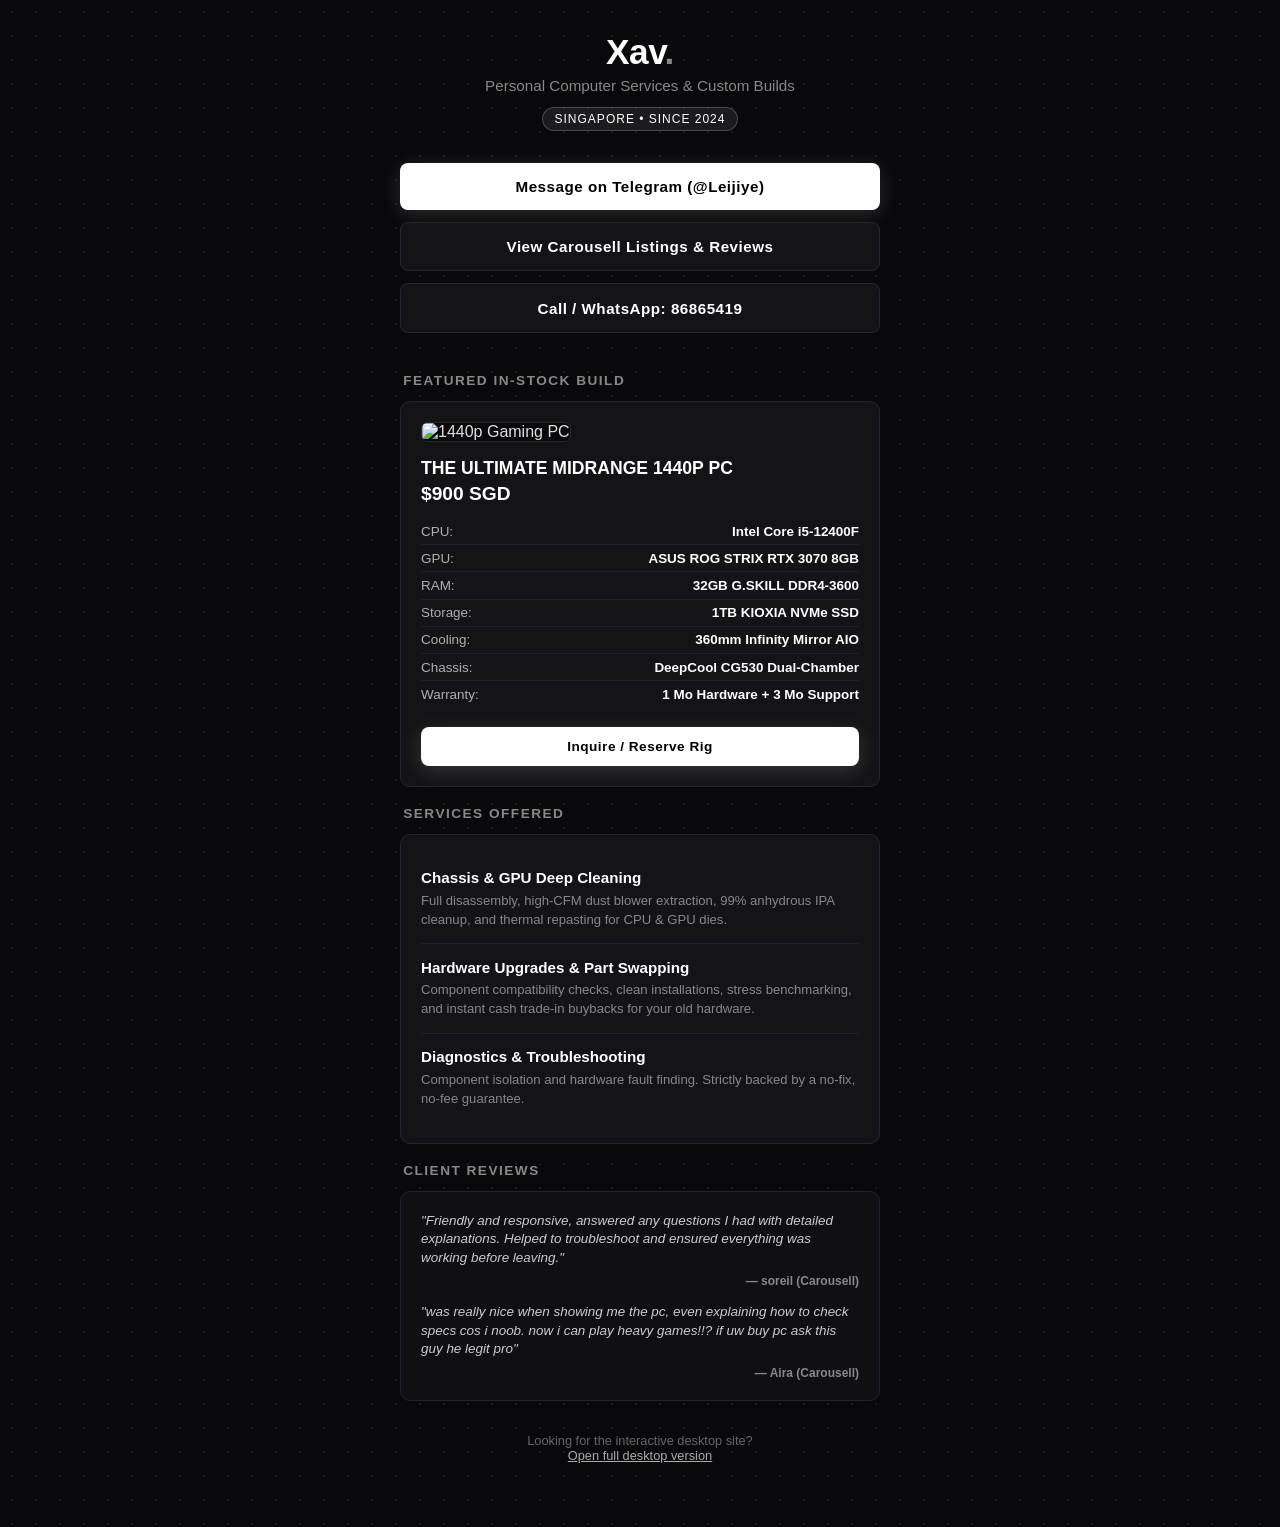
==== app.html @ fe187235 "Update app.html" ====
<!DOCTYPE html>
<html lang="en">
<head>
    <meta charset="UTF-8">
    <meta name="viewport" content="width=device-width, initial-scale=1.0, viewport-fit=cover">
    <title>Xav | PC Services Singapore</title>
    
    <meta property="og:title" content="Xav | Custom PCs & Hardware Services">
    <meta property="og:description" content="Custom PC building, thermal overhauls, deep cleaning, upgrades, and diagnostics in Singapore.">
    <meta property="og:type" content="website">

    <style>
        * { box-sizing: border-box; margin: 0; padding: 0; -webkit-tap-highlight-color: transparent; }
        body {
            background-color: #09090b;
            background-image: radial-gradient(rgba(255, 255, 255, 0.08) 1px, transparent 1px);
            background-size: 24px 24px;
            color: #e0e0e0;
            font-family: -apple-system, BlinkMacSystemFont, "Segoe UI", Roboto, Helvetica, Arial, sans-serif;
            min-height: 100vh;
            padding: 2rem 1rem 4rem;
            display: flex;
            flex-direction: column;
            align-items: center;
        }
        .container { max-width: 480px; width: 100%; }
        
        header { text-align: center; margin-bottom: 2rem; }
        .brand-logo { font-size: 2.2rem; font-weight: 700; color: #fff; letter-spacing: -0.5px; }
        .brand-logo span { color: #888; }
        .tagline { color: #888; font-size: 0.95rem; margin-top: 0.3rem; }
        .badge {
            display: inline-block;
            background: rgba(255, 255, 255, 0.08);
            border: 1px solid rgba(255, 255, 255, 0.2);
            padding: 0.25rem 0.75rem;
            border-radius: 99px;
            font-size: 0.75rem;
            color: #fff;
            margin-top: 0.8rem;
            text-transform: uppercase;
            letter-spacing: 1px;
        }

        .cta-stack { display: flex; flex-direction: column; gap: 0.75rem; margin-bottom: 2.5rem; }
        .btn {
            display: block;
            text-align: center;
            text-decoration: none;
            padding: 0.95rem 1.2rem;
            border-radius: 8px;
            font-size: 0.95rem;
            font-weight: 600;
            letter-spacing: 0.5px;
            transition: transform 0.15s ease, opacity 0.15s ease;
        }
        .btn:active { transform: scale(0.98); }
        .btn-primary { background: #ffffff; color: #000000; box-shadow: 0 4px 20px rgba(255, 255, 255, 0.15); }
        .btn-secondary { background: #141418; color: #ffffff; border: 1px solid #26262c; }

        .section-heading {
            font-size: 0.85rem;
            text-transform: uppercase;
            letter-spacing: 1.5px;
            color: #888;
            margin-bottom: 0.8rem;
            padding-left: 0.2rem;
        }

        .card {
            background: #141418;
            border: 1px solid #26262c;
            border-radius: 10px;
            padding: 1.25rem;
            margin-bottom: 1.2rem;
        }
        .card-img {
            width: 100%;
            height: 200px;
            object-fit: cover;
            border-radius: 6px;
            margin-bottom: 1rem;
            border: 1px solid #26262c;
            background: #09090b;
        }
        .card-title { font-size: 1.1rem; color: #fff; font-weight: 600; margin-bottom: 0.3rem; }
        .card-price { font-size: 1.2rem; font-weight: 700; color: #fff; margin-bottom: 0.8rem; display: block; }
        
        .specs-list { list-style: none; margin-bottom: 1.2rem; }
        .specs-list li {
            font-size: 0.84rem;
            color: #b0b0b0;
            padding: 0.35rem 0;
            border-bottom: 1px solid #1f1f26;
            display: flex;
            justify-content: space-between;
        }
        .specs-list li:last-child { border-bottom: none; }
        .specs-list strong { color: #fff; }

        .service-item {
            padding: 0.9rem 0;
            border-bottom: 1px solid #202026;
        }
        .service-item:last-child { border-bottom: none; }
        .service-item h4 { font-size: 0.95rem; color: #fff; margin-bottom: 0.3rem; }
        .service-item p { font-size: 0.82rem; color: #888; line-height: 1.45; }

        .reviews-box {
            background: #101014;
            border: 1px solid #222228;
            border-radius: 10px;
            padding: 1.25rem;
            margin-bottom: 1.5rem;
        }
        .review-quote { font-size: 0.84rem; color: #ccc; font-style: italic; margin-bottom: 0.4rem; line-height: 1.4; }
        .review-author { font-size: 0.75rem; color: #888; font-weight: 600; text-align: right; display: block; margin-bottom: 0.9rem; }
        .review-author:last-child { margin-bottom: 0; }

        footer { text-align: center; margin-top: 2rem; font-size: 0.8rem; color: #666; }
        footer a { color: #aaa; text-decoration: underline; }
    </style>
</head>
<body>

    <div class="container">
        <header>
            <h1 class="brand-logo">Xav<span>.</span></h1>
            <p class="tagline">Personal Computer Services & Custom Builds</p>
            <span class="badge">Singapore • Since 2024</span>
        </header>

        <!-- Direct Social CTAs -->
        <div class="cta-stack">
            <a href="https://t.me/Leijiye" target="_blank" class="btn btn-primary">Message on Telegram (@Leijiye)</a>
            <a href="https://www.carousell.sg/u/xavpc/" target="_blank" class="btn btn-secondary">View Carousell Listings & Reviews</a>
            <a href="tel:86865419" class="btn btn-secondary">Call / WhatsApp: 86865419</a>
        </div>

        <!-- Featured Rig -->
        <h3 class="section-heading">Featured In-Stock Build</h3>
        <div class="card">
            <img src="https://res.cloudinary.com/bqio04wg/image/upload/v1786903755/IMG_3670.jpg" alt="1440p Gaming PC" class="card-img">
            <h2 class="card-title">THE ULTIMATE MIDRANGE 1440P PC</h2>
            <span class="card-price">$900 SGD</span>
            <ul class="specs-list">
                <li><span>CPU:</span> <strong>Intel Core i5-12400F</strong></li>
                <li><span>GPU:</span> <strong>ASUS ROG STRIX RTX 3070 8GB</strong></li>
                <li><span>RAM:</span> <strong>32GB G.SKILL DDR4-3600</strong></li>
                <li><span>Storage:</span> <strong>1TB KIOXIA NVMe SSD</strong></li>
                <li><span>Cooling:</span> <strong>360mm Infinity Mirror AIO</strong></li>
                <li><span>Chassis:</span> <strong>DeepCool CG530 Dual-Chamber</strong></li>
                <li><span>Warranty:</span> <strong>1 Mo Hardware + 3 Mo Support</strong></li>
            </ul>
            <a href="https://t.me/Leijiye" class="btn btn-primary" style="font-size: 0.85rem; padding: 0.75rem;">Inquire / Reserve Rig</a>
        </div>

        <!-- Core Services -->
        <h3 class="section-heading">Services Offered</h3>
        <div class="card">
            <div class="service-item">
                <h4>Chassis & GPU Deep Cleaning</h4>
                <p>Full disassembly, high-CFM dust blower extraction, 99% anhydrous IPA cleanup, and thermal repasting for CPU & GPU dies.</p>
            </div>
            <div class="service-item">
                <h4>Hardware Upgrades & Part Swapping</h4>
                <p>Component compatibility checks, clean installations, stress benchmarking, and instant cash trade-in buybacks for your old hardware.</p>
            </div>
            <div class="service-item">
                <h4>Diagnostics & Troubleshooting</h4>
                <p>Component isolation and hardware fault finding. Strictly backed by a no-fix, no-fee guarantee.</p>
            </div>
        </div>

        <!-- Reviews -->
        <h3 class="section-heading">Client Reviews</h3>
        <div class="reviews-box">
            <p class="review-quote">"Friendly and responsive, answered any questions I had with detailed explanations. Helped to troubleshoot and ensured everything was working before leaving."</p>
            <span class="review-author">— soreil (Carousell)</span>

            <p class="review-quote">"was really nice when showing me the pc, even explaining how to check specs cos i noob. now i can play heavy games!!? if uw buy pc ask this guy he legit pro"</p>
            <span class="review-author">— Aira (Carousell)</span>
        </div>

        <footer>
            <p>Looking for the interactive desktop site? <br><a href="https://xav29.com/?desktop=true">Open full desktop version</a></p>
        </footer>
    </div>

</body>
</html>
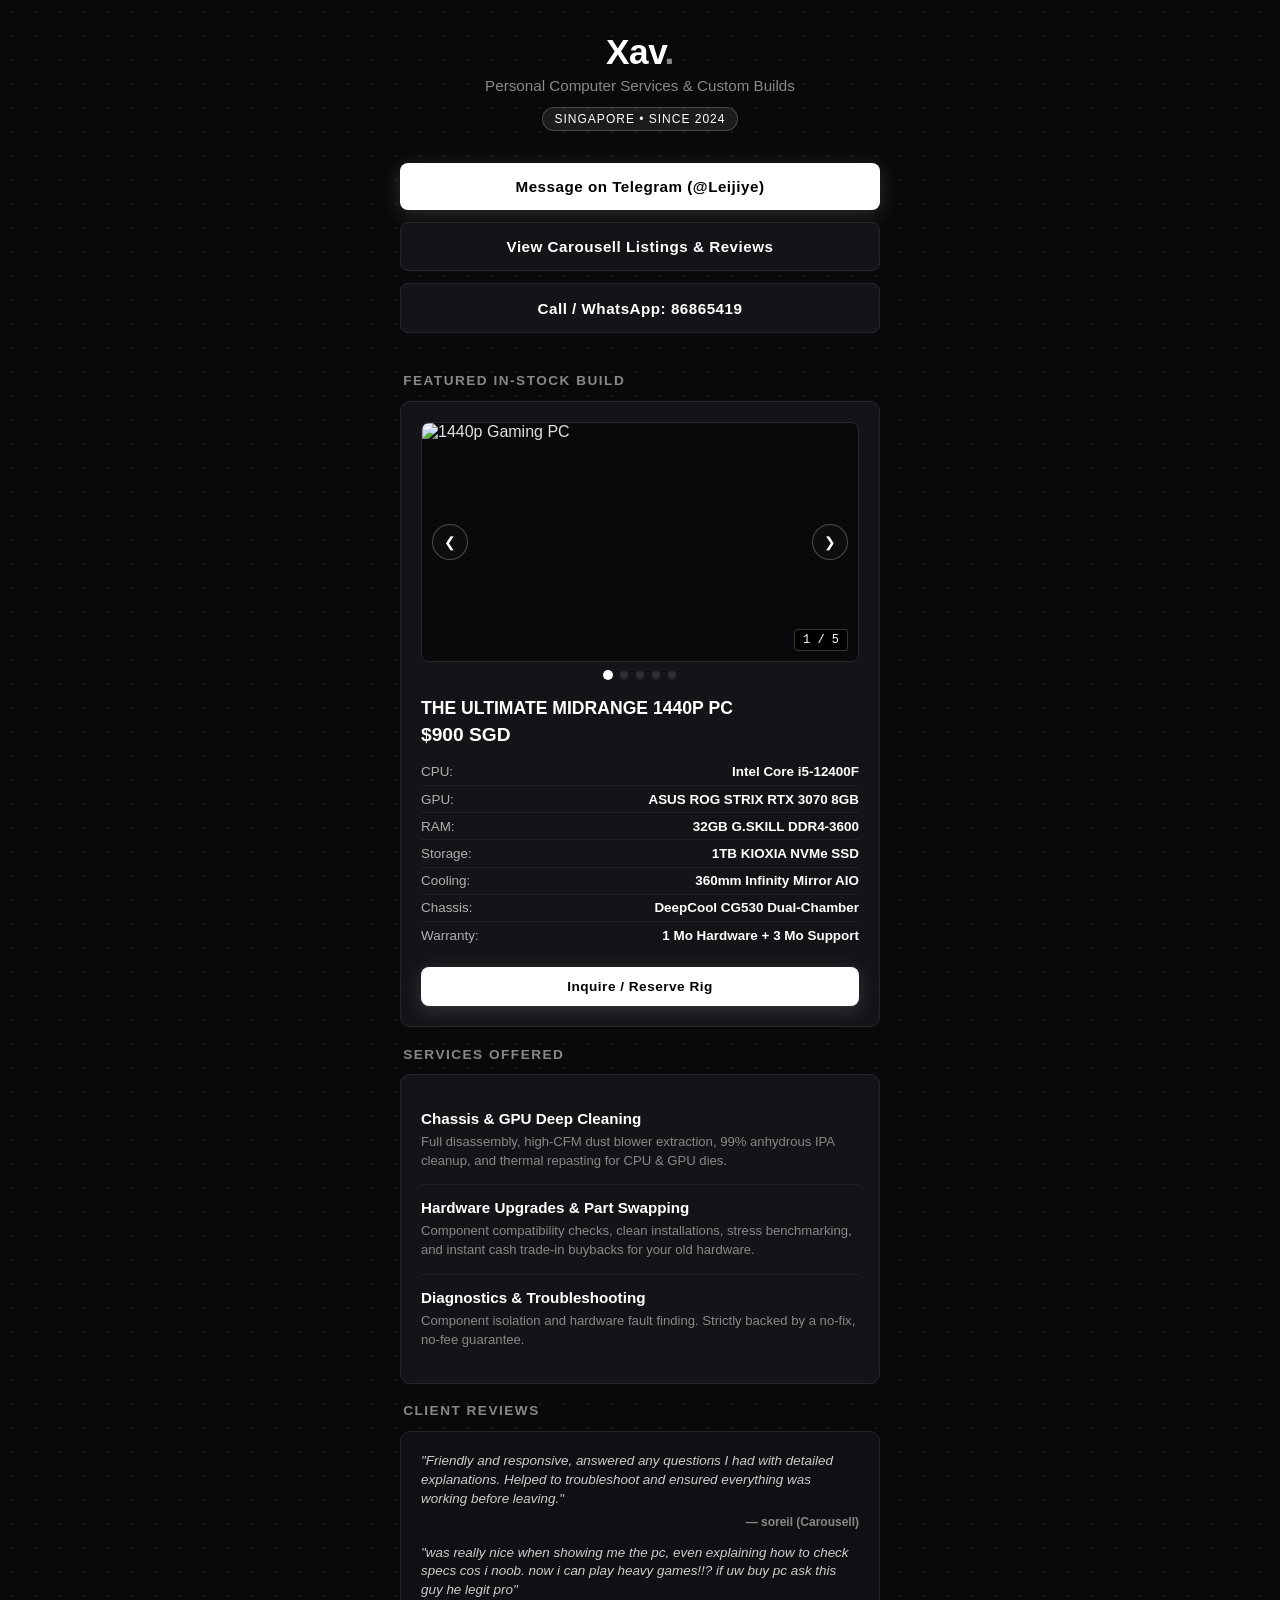
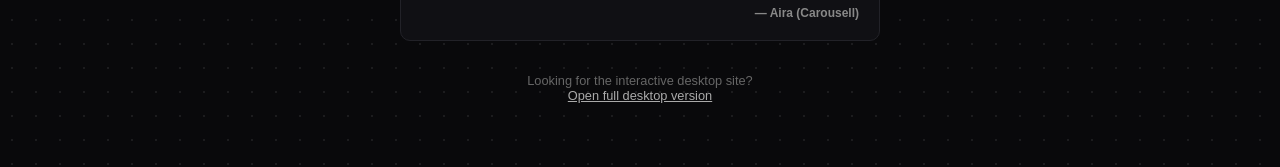
==== commit 8edceae2: "Update app.html" ====
--- a/app.html
+++ b/app.html
@@ -74,15 +74,80 @@
             padding: 1.25rem;
             margin-bottom: 1.2rem;
         }
-        .card-img {
+        
+        /* Gallery Container */
+        .gallery-container {
+            position: relative;
             width: 100%;
-            height: 200px;
+            height: 240px;
+            background: #09090b;
+            border-radius: 8px;
+            overflow: hidden;
+            border: 1px solid #26262c;
+            margin-bottom: 0.6rem;
+            user-select: none;
+            touch-action: pan-y;
+        }
+        .gallery-img {
+            width: 100%;
+            height: 100%;
             object-fit: cover;
-            border-radius: 6px;
-            margin-bottom: 1rem;
-            border: 1px solid #26262c;
-            background: #09090b;
-        }
+            display: block;
+            transition: opacity 0.15s ease;
+        }
+        .gallery-btn {
+            position: absolute;
+            top: 50%;
+            transform: translateY(-50%);
+            background: rgba(15, 15, 18, 0.85);
+            border: 1px solid rgba(255, 255, 255, 0.25);
+            color: #ffffff;
+            width: 36px;
+            height: 36px;
+            border-radius: 50%;
+            display: flex;
+            align-items: center;
+            justify-content: center;
+            font-size: 0.9rem;
+            cursor: pointer;
+            z-index: 10;
+        }
+        .gallery-btn:active { background: #ffffff; color: #000; }
+        .gallery-prev { left: 10px; }
+        .gallery-next { right: 10px; }
+        
+        .gallery-badge {
+            position: absolute;
+            bottom: 10px;
+            right: 10px;
+            background: rgba(0, 0, 0, 0.8);
+            border: 1px solid rgba(255, 255, 255, 0.2);
+            color: #ffffff;
+            font-family: monospace;
+            font-size: 0.75rem;
+            padding: 3px 8px;
+            border-radius: 4px;
+            z-index: 10;
+        }
+        .gallery-dots {
+            display: flex;
+            justify-content: center;
+            gap: 8px;
+            margin-bottom: 1.2rem;
+        }
+        .gallery-dot {
+            width: 8px;
+            height: 8px;
+            border-radius: 50%;
+            background: #2e2e38;
+            cursor: pointer;
+            transition: background 0.2s ease, transform 0.2s ease;
+        }
+        .gallery-dot.active {
+            background: #ffffff;
+            transform: scale(1.25);
+        }
+
         .card-title { font-size: 1.1rem; color: #fff; font-weight: 600; margin-bottom: 0.3rem; }
         .card-price { font-size: 1.2rem; font-weight: 700; color: #fff; margin-bottom: 0.8rem; display: block; }
         
@@ -137,10 +202,25 @@
             <a href="tel:86865419" class="btn btn-secondary">Call / WhatsApp: 86865419</a>
         </div>
 
-        <!-- Featured Rig -->
+        <!-- Featured Rig with Interactive Gallery -->
         <h3 class="section-heading">Featured In-Stock Build</h3>
         <div class="card">
-            <img src="https://res.cloudinary.com/bqio04wg/image/upload/v1786903755/IMG_3670.jpg" alt="1440p Gaming PC" class="card-img">
+            
+            <div class="gallery-container" id="galleryContainer">
+                <button class="gallery-btn gallery-prev" id="galleryPrevBtn" aria-label="Previous image">&#10094;</button>
+                <img id="galleryImg" src="https://res.cloudinary.com/bqio04wg/image/upload/v1786903755/IMG_3670.jpg" alt="1440p Gaming PC" class="gallery-img">
+                <button class="gallery-btn gallery-next" id="galleryNextBtn" aria-label="Next image">&#10095;</button>
+                <div class="gallery-badge" id="galleryBadge">1 / 5</div>
+            </div>
+            
+            <div class="gallery-dots" id="galleryDots">
+                <span class="gallery-dot active" onclick="setSlide(0)"></span>
+                <span class="gallery-dot" onclick="setSlide(1)"></span>
+                <span class="gallery-dot" onclick="setSlide(2)"></span>
+                <span class="gallery-dot" onclick="setSlide(3)"></span>
+                <span class="gallery-dot" onclick="setSlide(4)"></span>
+            </div>
+
             <h2 class="card-title">THE ULTIMATE MIDRANGE 1440P PC</h2>
             <span class="card-price">$900 SGD</span>
             <ul class="specs-list">
@@ -183,9 +263,69 @@
         </div>
 
         <footer>
-            <p>Looking for the interactive desktop site? <br><a href="https://xav29.com/?desktop=true">Open full desktop version</a></p>
+            <p>Looking for the interactive desktop site? <br><a href="https://xav29.com/">Open full desktop version</a></p>
         </footer>
     </div>
 
+    <!-- Lightweight Gallery Script -->
+    <script>
+        const buildImages = [
+            "https://res.cloudinary.com/bqio04wg/image/upload/v1786903755/IMG_3670.jpg",
+            "https://res.cloudinary.com/bqio04wg/image/upload/v1786903756/IMG_3678.jpg",
+            "https://res.cloudinary.com/bqio04wg/image/upload/v1786903755/IMG_3671.jpg",
+            "https://res.cloudinary.com/bqio04wg/image/upload/v1786903756/IMG_3674.jpg",
+            "https://res.cloudinary.com/bqio04wg/image/upload/v1786903755/IMG_3672.jpg"
+        ];
+
+        let currentIndex = 0;
+        const galleryImg = document.getElementById('galleryImg');
+        const galleryBadge = document.getElementById('galleryBadge');
+        const dots = document.querySelectorAll('.gallery-dot');
+        const container = document.getElementById('galleryContainer');
+
+        function updateSlide() {
+            galleryImg.style.opacity = '0.3';
+            setTimeout(() => {
+                galleryImg.src = buildImages[currentIndex];
+                galleryImg.style.opacity = '1';
+            }, 80);
+            galleryBadge.innerText = `${currentIndex + 1} / ${buildImages.length}`;
+            dots.forEach((dot, idx) => {
+                dot.classList.toggle('active', idx === currentIndex);
+            });
+        }
+
+        function setSlide(idx) {
+            currentIndex = idx;
+            updateSlide();
+        }
+
+        function nextSlide() {
+            currentIndex = (currentIndex + 1) % buildImages.length;
+            updateSlide();
+        }
+
+        function prevSlide() {
+            currentIndex = (currentIndex - 1 + buildImages.length) % buildImages.length;
+            updateSlide();
+        }
+
+        document.getElementById('galleryNextBtn').addEventListener('click', nextSlide);
+        document.getElementById('galleryPrevBtn').addEventListener('click', prevSlide);
+
+        // Touch Swipe
+        let startX = 0;
+        let endX = 0;
+
+        container.addEventListener('touchstart', (e) => {
+            startX = e.changedTouches[0].screenX;
+        }, { passive: true });
+
+        container.addEventListener('touchend', (e) => {
+            endX = e.changedTouches[0].screenX;
+            if (startX - endX > 40) nextSlide();
+            if (endX - startX > 40) prevSlide();
+        }, { passive: true });
+    </script>
 </body>
 </html>
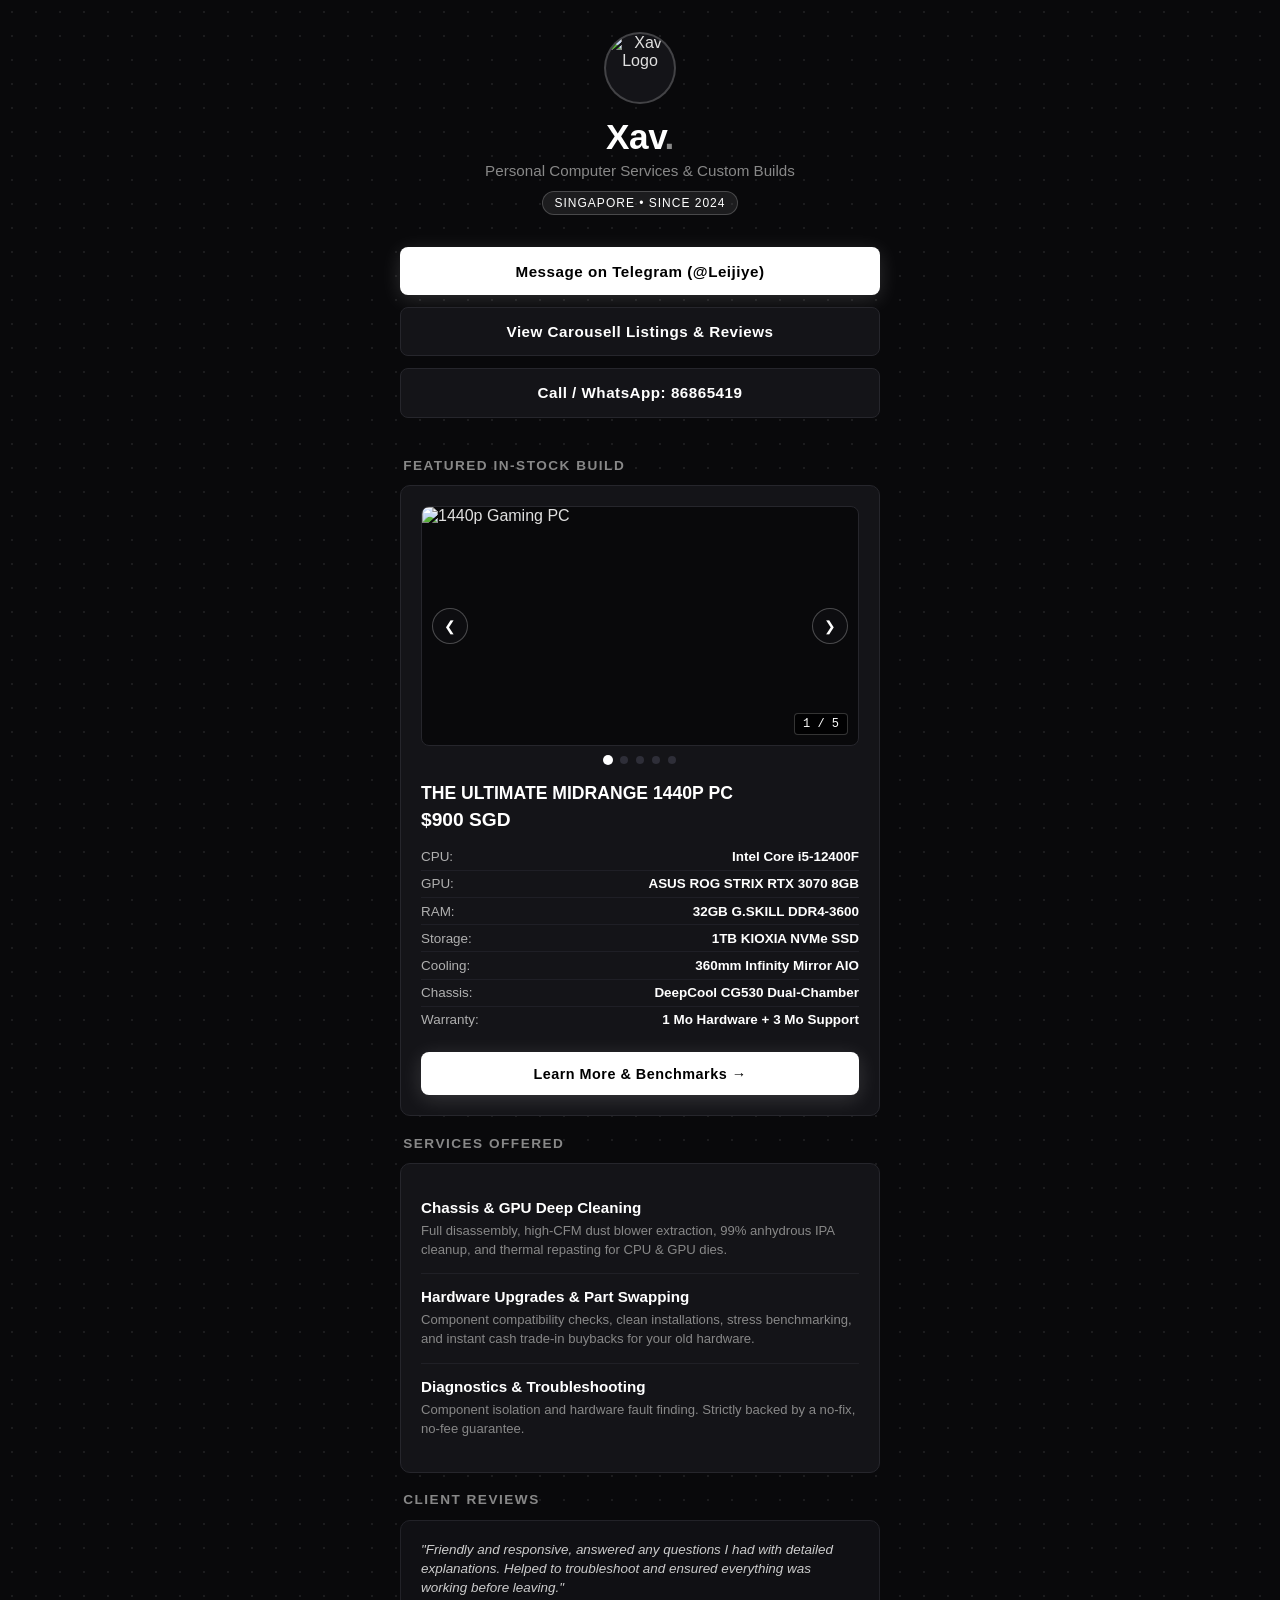
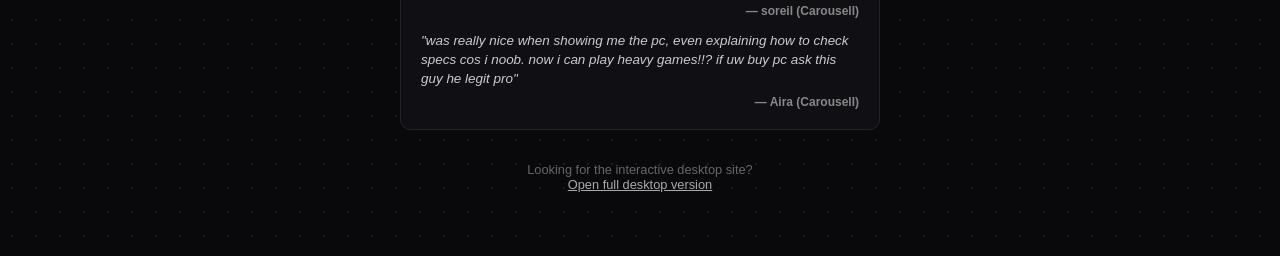
==== commit eb35d278: "Update app.html" ====
--- a/app.html
+++ b/app.html
@@ -25,7 +25,16 @@
         }
         .container { max-width: 480px; width: 100%; }
         
-        header { text-align: center; margin-bottom: 2rem; }
+        header { text-align: center; margin-bottom: 2rem; display: flex; flex-direction: column; align-items: center; }
+        .brand-avatar {
+            width: 72px;
+            height: 72px;
+            border-radius: 50%;
+            object-fit: cover;
+            border: 2px solid rgba(255, 255, 255, 0.2);
+            margin-bottom: 0.8rem;
+            background: #141418;
+        }
         .brand-logo { font-size: 2.2rem; font-weight: 700; color: #fff; letter-spacing: -0.5px; }
         .brand-logo span { color: #888; }
         .tagline { color: #888; font-size: 0.95rem; margin-top: 0.3rem; }
@@ -75,7 +84,6 @@
             margin-bottom: 1.2rem;
         }
         
-        /* Gallery Container */
         .gallery-container {
             position: relative;
             width: 100%;
@@ -190,6 +198,7 @@
 
     <div class="container">
         <header>
+            <img src="https://res.cloudinary.com/bqio04wg/image/upload/v1786903755/IMG_3670.jpg" alt="Xav Logo" class="brand-avatar">
             <h1 class="brand-logo">Xav<span>.</span></h1>
             <p class="tagline">Personal Computer Services & Custom Builds</p>
             <span class="badge">Singapore • Since 2024</span>
@@ -205,7 +214,6 @@
         <!-- Featured Rig with Interactive Gallery -->
         <h3 class="section-heading">Featured In-Stock Build</h3>
         <div class="card">
-            
             <div class="gallery-container" id="galleryContainer">
                 <button class="gallery-btn gallery-prev" id="galleryPrevBtn" aria-label="Previous image">&#10094;</button>
                 <img id="galleryImg" src="https://res.cloudinary.com/bqio04wg/image/upload/v1786903755/IMG_3670.jpg" alt="1440p Gaming PC" class="gallery-img">
@@ -232,7 +240,7 @@
                 <li><span>Chassis:</span> <strong>DeepCool CG530 Dual-Chamber</strong></li>
                 <li><span>Warranty:</span> <strong>1 Mo Hardware + 3 Mo Support</strong></li>
             </ul>
-            <a href="https://t.me/Leijiye" class="btn btn-primary" style="font-size: 0.85rem; padding: 0.75rem;">Inquire / Reserve Rig</a>
+            <a href="/build.html" class="btn btn-primary" style="font-size: 0.9rem; padding: 0.85rem;">Learn More & Benchmarks &rarr;</a>
         </div>
 
         <!-- Core Services -->
@@ -267,7 +275,7 @@
         </footer>
     </div>
 
-    <!-- Lightweight Gallery Script -->
+    <!-- Gallery Script -->
     <script>
         const buildImages = [
             "https://res.cloudinary.com/bqio04wg/image/upload/v1786903755/IMG_3670.jpg",
@@ -295,34 +303,17 @@
             });
         }
 
-        function setSlide(idx) {
-            currentIndex = idx;
-            updateSlide();
-        }
-
-        function nextSlide() {
-            currentIndex = (currentIndex + 1) % buildImages.length;
-            updateSlide();
-        }
-
-        function prevSlide() {
-            currentIndex = (currentIndex - 1 + buildImages.length) % buildImages.length;
-            updateSlide();
-        }
+        function setSlide(idx) { currentIndex = idx; updateSlide(); }
+        function nextSlide() { currentIndex = (currentIndex + 1) % buildImages.length; updateSlide(); }
+        function prevSlide() { currentIndex = (currentIndex - 1 + buildImages.length) % buildImages.length; updateSlide(); }
 
         document.getElementById('galleryNextBtn').addEventListener('click', nextSlide);
         document.getElementById('galleryPrevBtn').addEventListener('click', prevSlide);
 
-        // Touch Swipe
         let startX = 0;
-        let endX = 0;
-
-        container.addEventListener('touchstart', (e) => {
-            startX = e.changedTouches[0].screenX;
-        }, { passive: true });
-
+        container.addEventListener('touchstart', (e) => { startX = e.changedTouches[0].screenX; }, { passive: true });
         container.addEventListener('touchend', (e) => {
-            endX = e.changedTouches[0].screenX;
+            let endX = e.changedTouches[0].screenX;
             if (startX - endX > 40) nextSlide();
             if (endX - startX > 40) prevSlide();
         }, { passive: true });
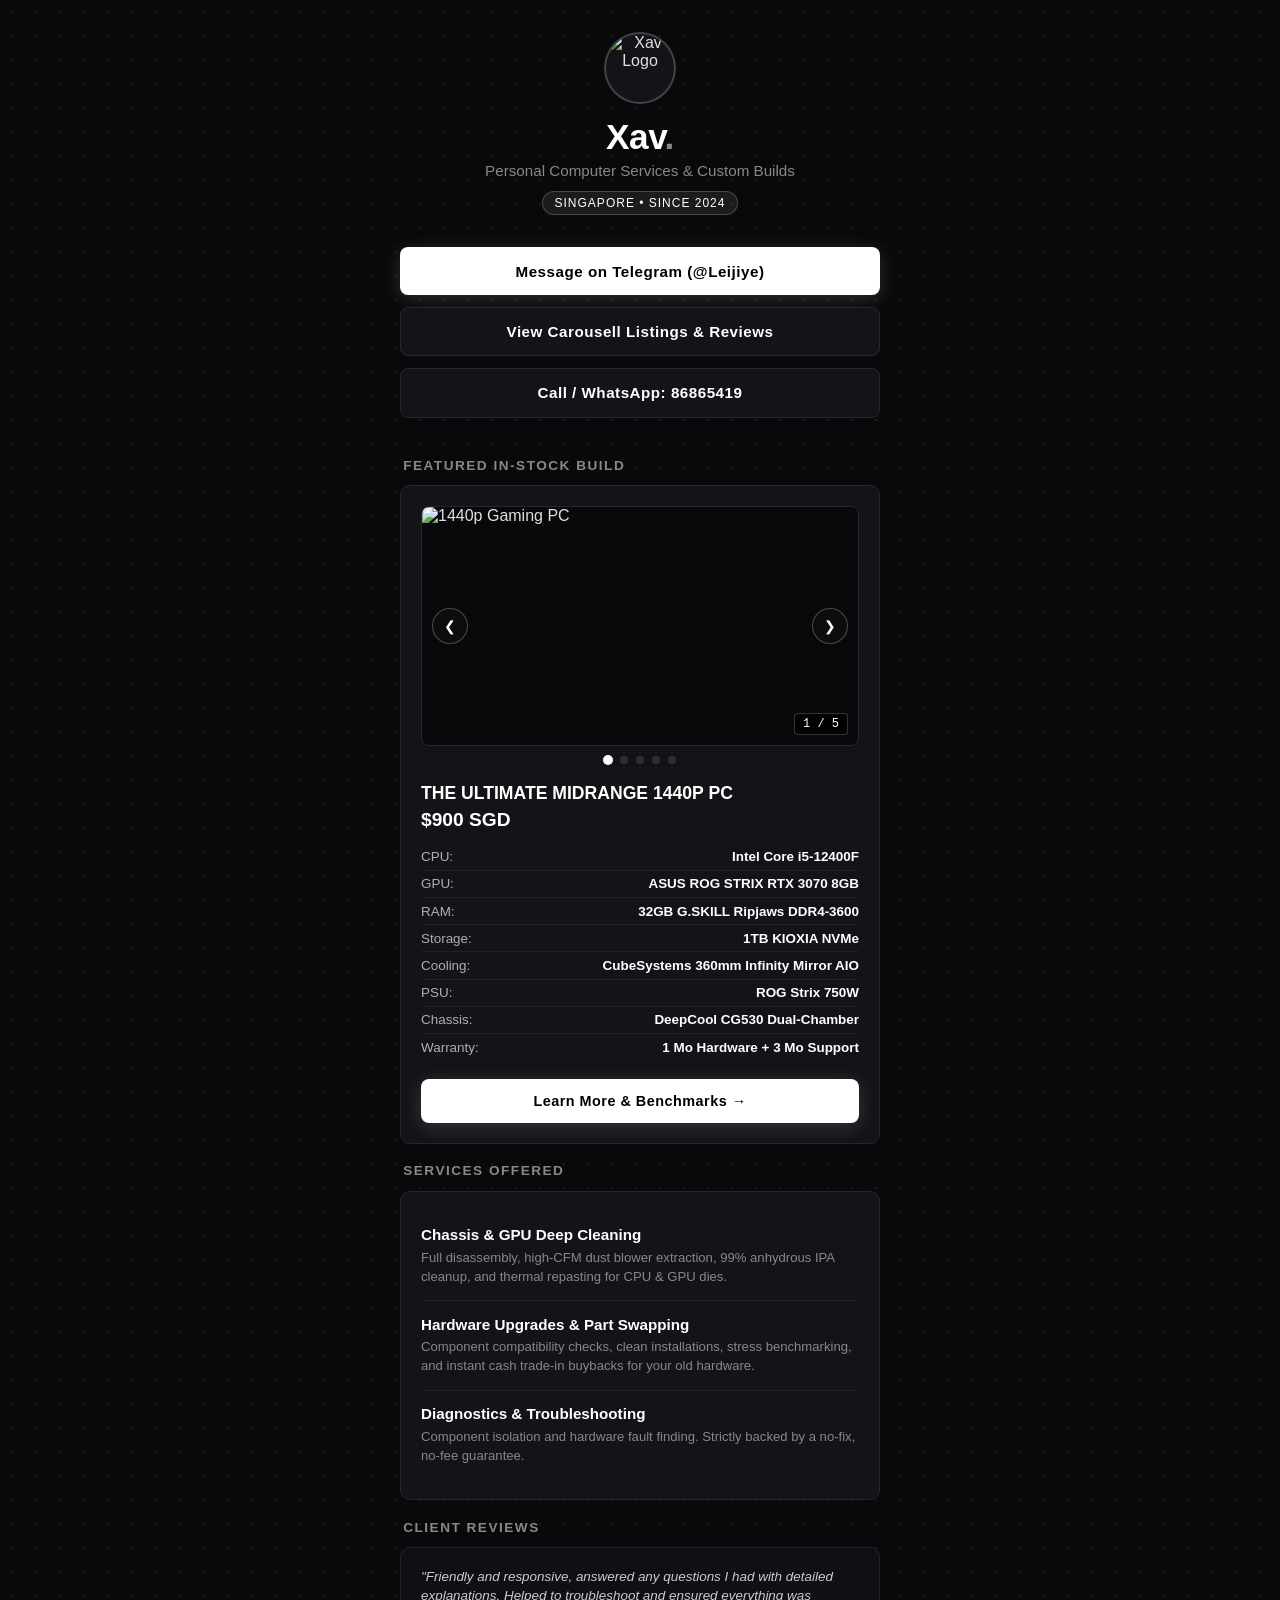
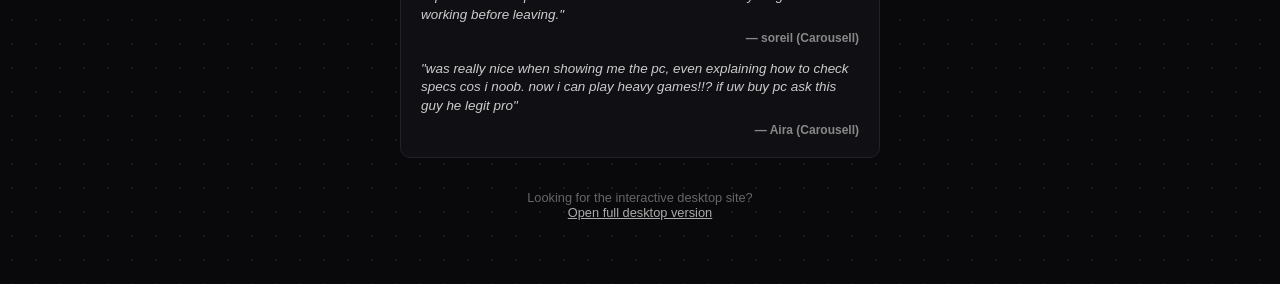
==== commit 96d37122: "Update app.html" ====
--- a/app.html
+++ b/app.html
@@ -169,7 +169,7 @@
             justify-content: space-between;
         }
         .specs-list li:last-child { border-bottom: none; }
-        .specs-list strong { color: #fff; }
+        .specs-list strong { color: #fff; text-align: right; }
 
         .service-item {
             padding: 0.9rem 0;
@@ -234,9 +234,10 @@
             <ul class="specs-list">
                 <li><span>CPU:</span> <strong>Intel Core i5-12400F</strong></li>
                 <li><span>GPU:</span> <strong>ASUS ROG STRIX RTX 3070 8GB</strong></li>
-                <li><span>RAM:</span> <strong>32GB G.SKILL DDR4-3600</strong></li>
-                <li><span>Storage:</span> <strong>1TB KIOXIA NVMe SSD</strong></li>
-                <li><span>Cooling:</span> <strong>360mm Infinity Mirror AIO</strong></li>
+                <li><span>RAM:</span> <strong>32GB G.SKILL Ripjaws DDR4-3600</strong></li>
+                <li><span>Storage:</span> <strong>1TB KIOXIA NVMe</strong></li>
+                <li><span>Cooling:</span> <strong>CubeSystems 360mm Infinity Mirror AIO</strong></li>
+                <li><span>PSU:</span> <strong>ROG Strix 750W</strong></li>
                 <li><span>Chassis:</span> <strong>DeepCool CG530 Dual-Chamber</strong></li>
                 <li><span>Warranty:</span> <strong>1 Mo Hardware + 3 Mo Support</strong></li>
             </ul>
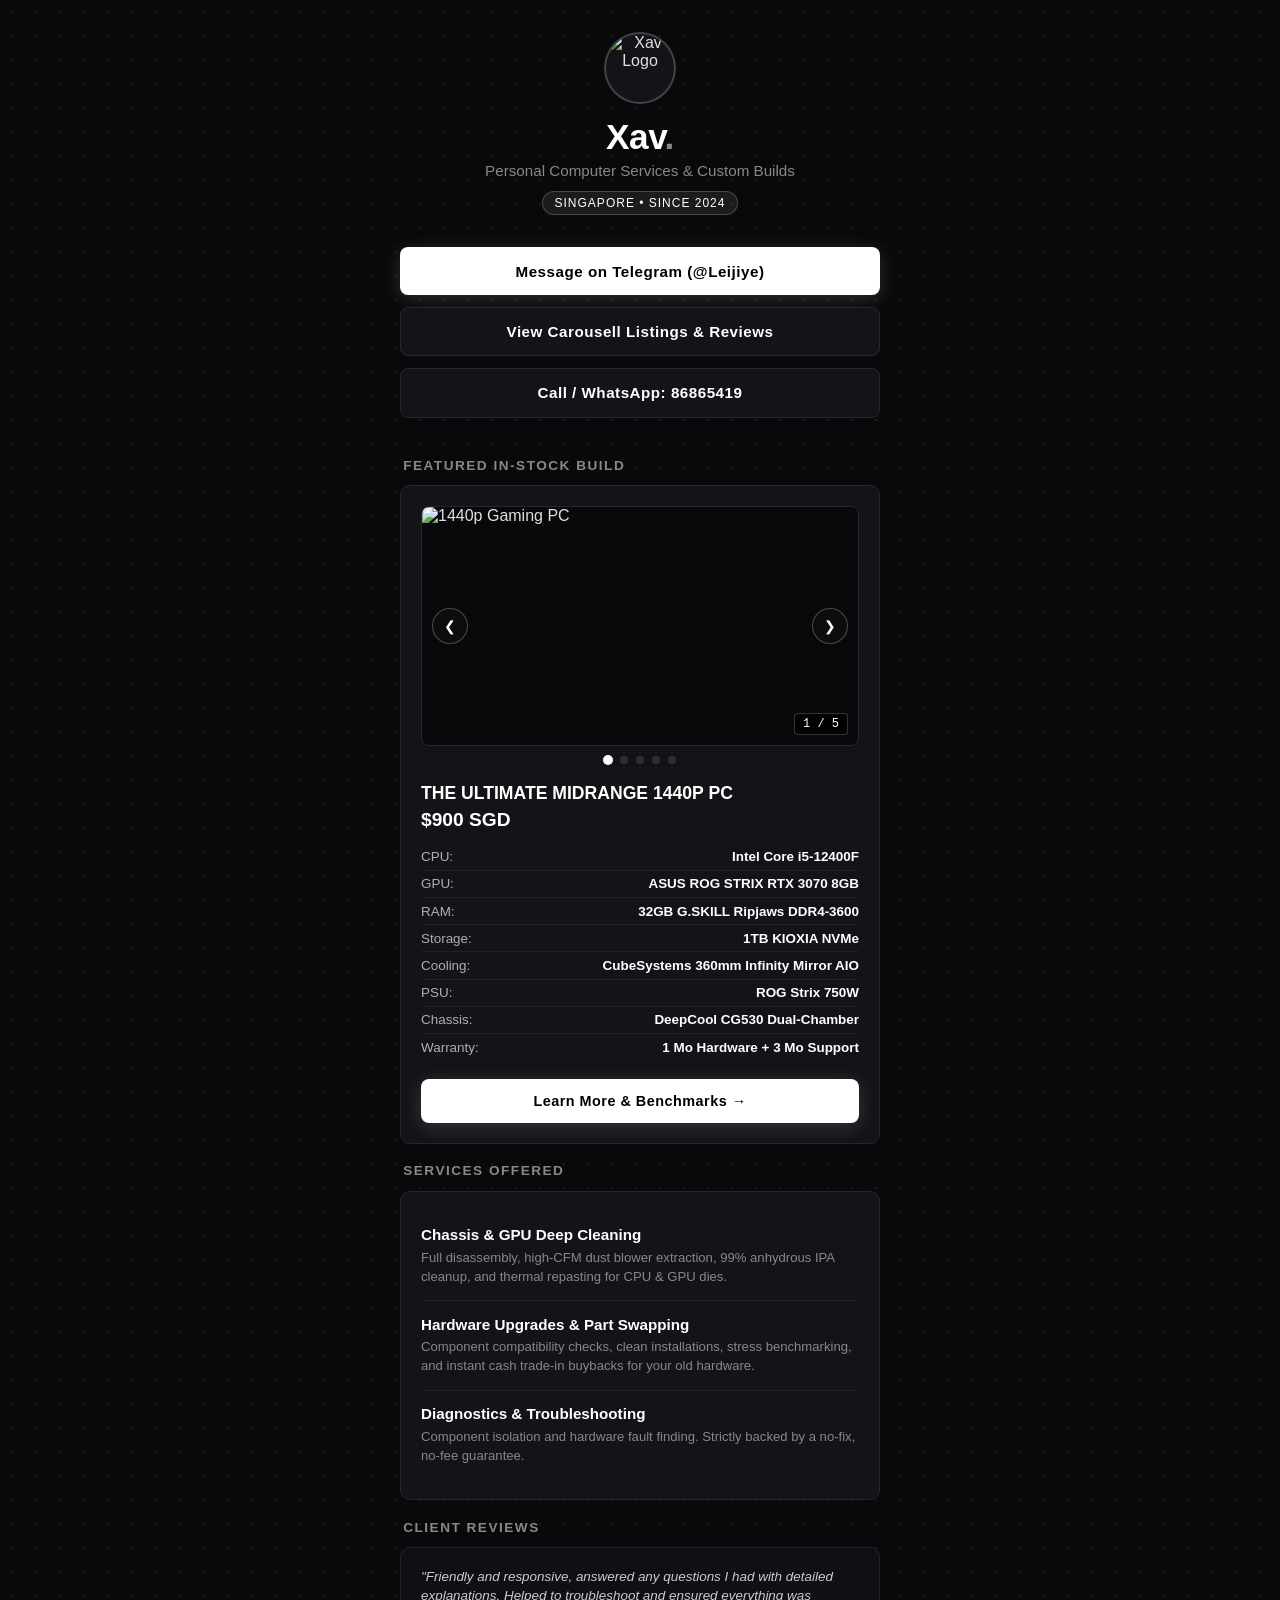
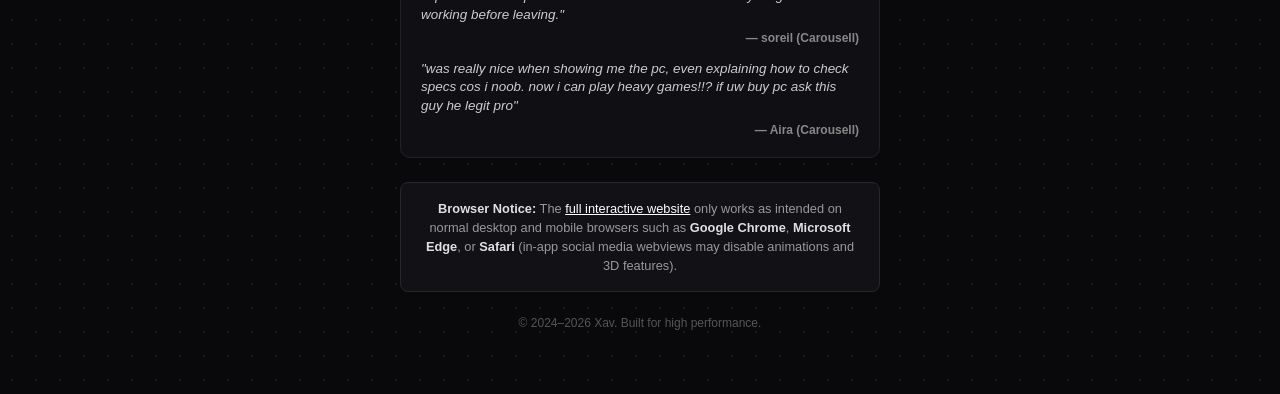
==== commit 11d0a961: "Update app.html" ====
--- a/app.html
+++ b/app.html
@@ -190,8 +190,29 @@
         .review-author { font-size: 0.75rem; color: #888; font-weight: 600; text-align: right; display: block; margin-bottom: 0.9rem; }
         .review-author:last-child { margin-bottom: 0; }
 
-        footer { text-align: center; margin-top: 2rem; font-size: 0.8rem; color: #666; }
-        footer a { color: #aaa; text-decoration: underline; }
+        /* Disclaimer & Footer */
+        .disclaimer-card {
+            background: #121216;
+            border: 1px solid #26262c;
+            border-radius: 8px;
+            padding: 1rem 1.1rem;
+            font-size: 0.8rem;
+            color: #999999;
+            line-height: 1.5;
+            text-align: center;
+            margin-top: 1rem;
+        }
+        .disclaimer-card strong {
+            color: #e0e0e0;
+            font-weight: 600;
+        }
+        .disclaimer-card a {
+            color: #ffffff;
+            text-decoration: underline;
+            font-weight: 500;
+        }
+
+        footer { text-align: center; margin-top: 1.5rem; font-size: 0.75rem; color: #555555; }
     </style>
 </head>
 <body>
@@ -271,8 +292,13 @@
             <span class="review-author">— Aira (Carousell)</span>
         </div>
 
+        <!-- Browser Compatibility Disclaimer -->
+        <div class="disclaimer-card">
+            <p><strong>Browser Notice:</strong> The <a href="https://xav29.com/">full interactive website</a> only works as intended on normal desktop and mobile browsers such as <strong>Google Chrome</strong>, <strong>Microsoft Edge</strong>, or <strong>Safari</strong> (in-app social media webviews may disable animations and 3D features).</p>
+        </div>
+
         <footer>
-            <p>Looking for the interactive desktop site? <br><a href="https://xav29.com/">Open full desktop version</a></p>
+            <p>© 2024–2026 Xav. Built for high performance.</p>
         </footer>
     </div>
 
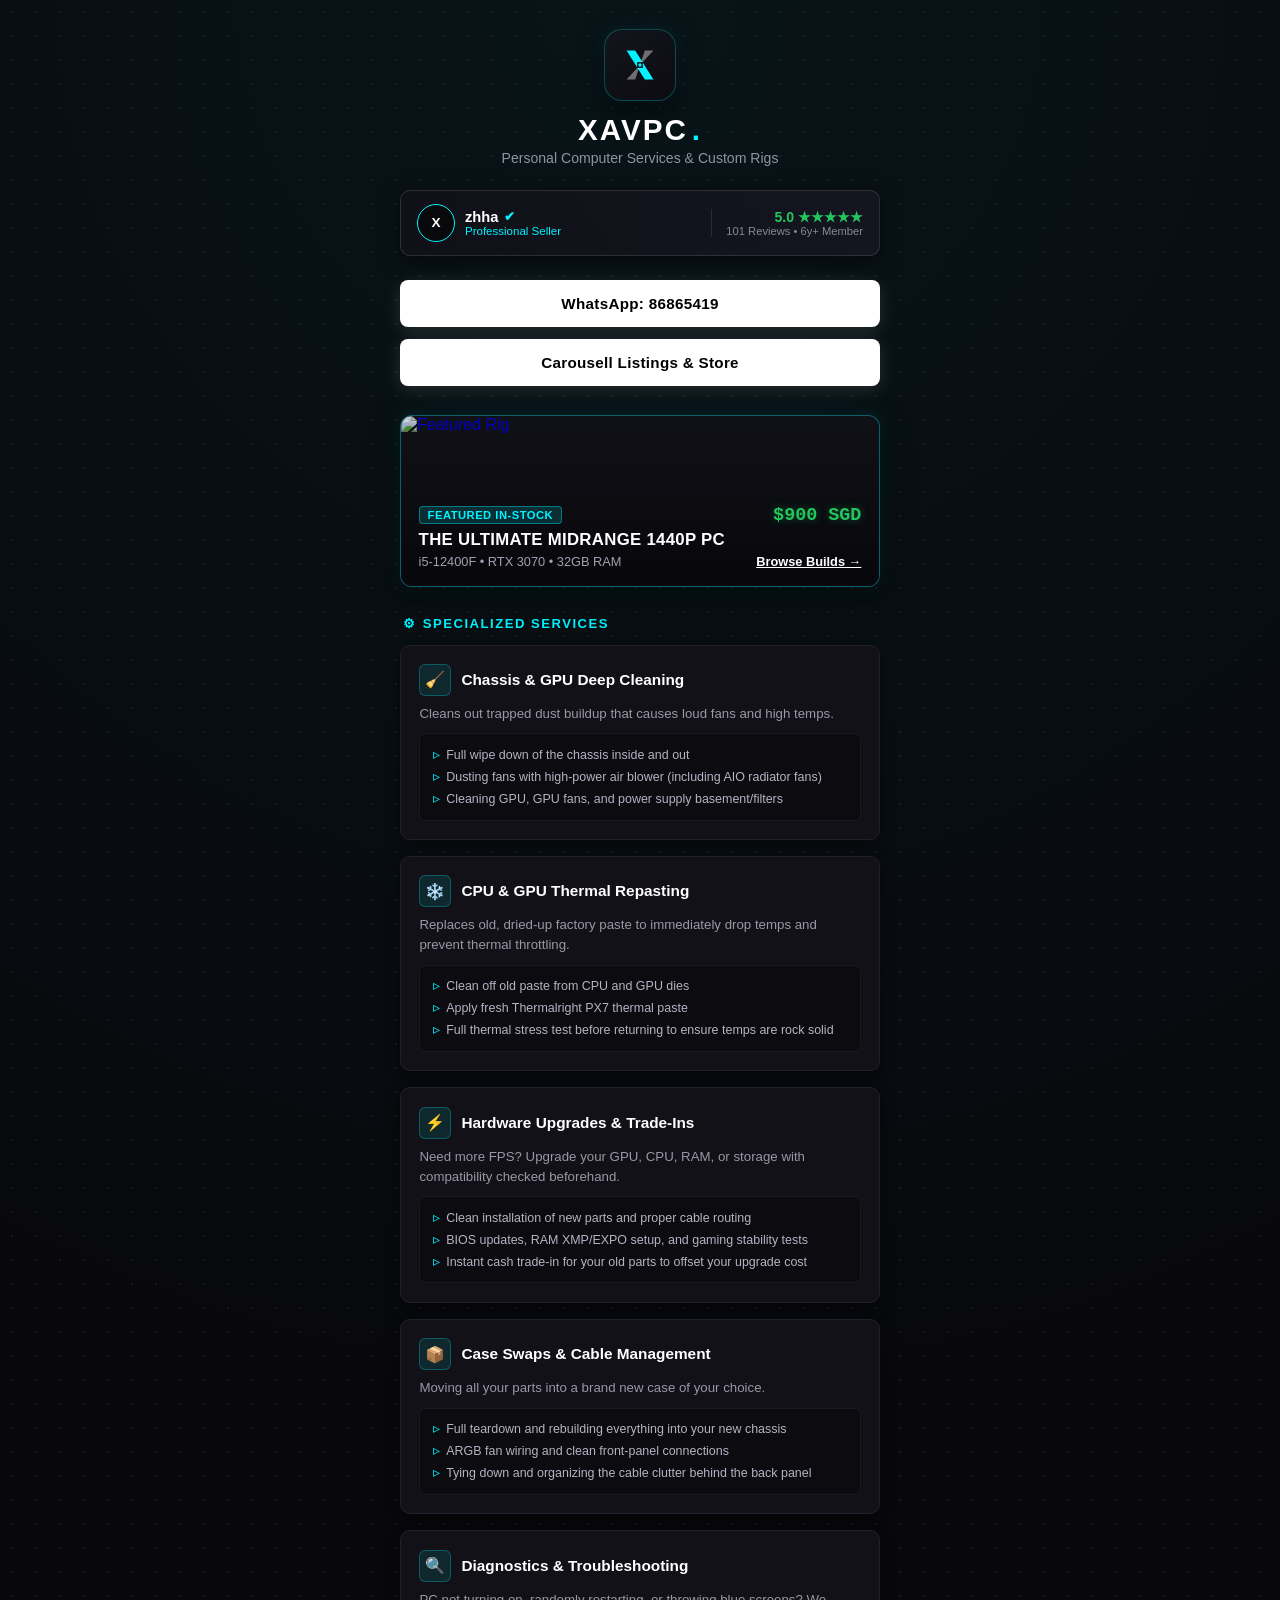
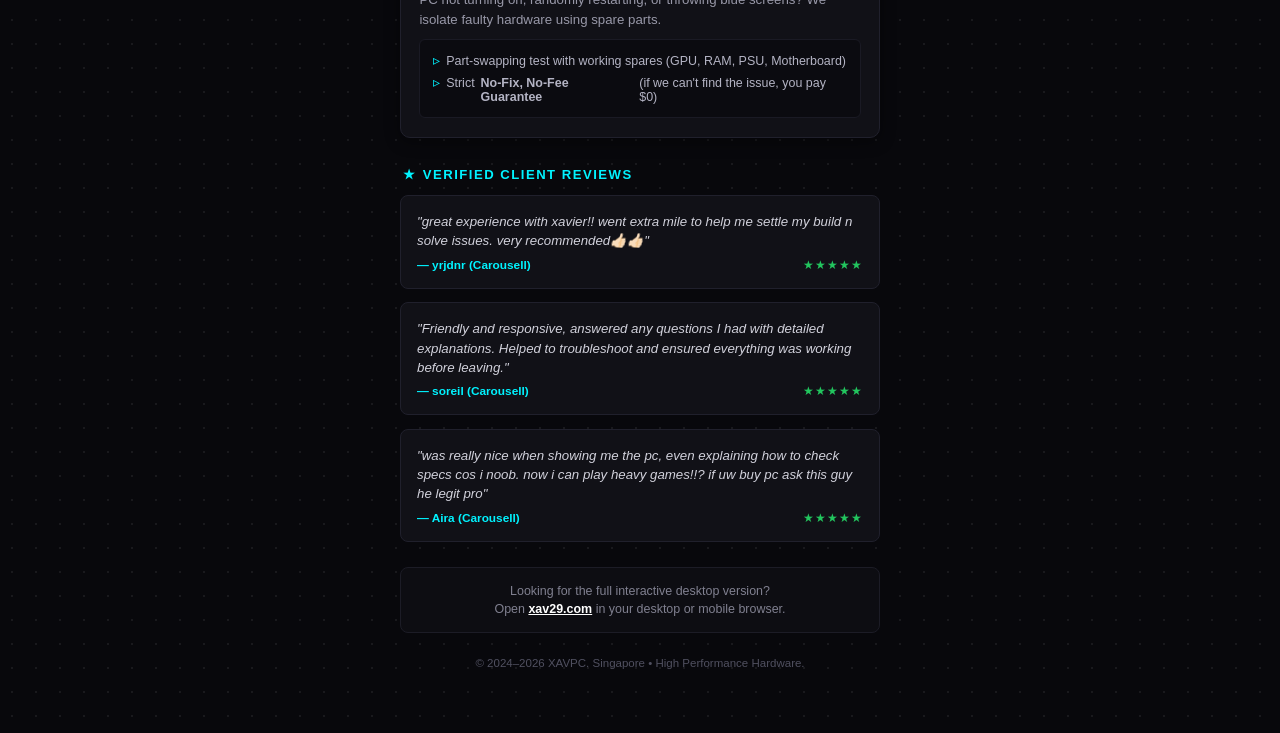
==== commit 1f9a5230: "Update app.html" ====
--- a/app.html
+++ b/app.html
@@ -3,347 +3,548 @@
 <head>
     <meta charset="UTF-8">
     <meta name="viewport" content="width=device-width, initial-scale=1.0, viewport-fit=cover">
-    <title>Xav | PC Services Singapore</title>
+    <title>XAVPC | Custom PCs & Hardware Services Singapore</title>
     
-    <meta property="og:title" content="Xav | Custom PCs & Hardware Services">
-    <meta property="og:description" content="Custom PC building, thermal overhauls, deep cleaning, upgrades, and diagnostics in Singapore.">
+    <meta property="og:title" content="XAVPC | Custom Builds & Hardware Services">
+    <meta property="og:description" content="Custom PC building, thermal repasting, deep cleaning, upgrades, and diagnostics in Singapore. 5.0 Star Rated Carousell Seller.">
     <meta property="og:type" content="website">
 
     <style>
-        * { box-sizing: border-box; margin: 0; padding: 0; -webkit-tap-highlight-color: transparent; }
+        * { 
+            box-sizing: border-box; 
+            margin: 0; 
+            padding: 0; 
+            -webkit-tap-highlight-color: transparent !important; 
+        }
         body {
-            background-color: #09090b;
-            background-image: radial-gradient(rgba(255, 255, 255, 0.08) 1px, transparent 1px);
-            background-size: 24px 24px;
-            color: #e0e0e0;
+            background-color: #08080c;
+            background-image: 
+                radial-gradient(circle at 50% 0%, rgba(0, 243, 255, 0.05) 0%, transparent 60%),
+                radial-gradient(rgba(255, 255, 255, 0.07) 1px, transparent 1px);
+            background-size: 100% 100%, 24px 24px;
+            color: #e2e2e8;
             font-family: -apple-system, BlinkMacSystemFont, "Segoe UI", Roboto, Helvetica, Arial, sans-serif;
             min-height: 100vh;
-            padding: 2rem 1rem 4rem;
+            padding: 1.8rem 1.1rem 4rem;
             display: flex;
             flex-direction: column;
             align-items: center;
         }
         .container { max-width: 480px; width: 100%; }
         
-        header { text-align: center; margin-bottom: 2rem; display: flex; flex-direction: column; align-items: center; }
-        .brand-avatar {
+        /* Brand Header */
+        header { 
+            text-align: center; 
+            margin-bottom: 1.5rem; 
+            display: flex; 
+            flex-direction: column; 
+            align-items: center; 
+        }
+        
+        .logo-icon-wrapper {
             width: 72px;
             height: 72px;
+            margin-bottom: 0.75rem;
+            display: flex;
+            align-items: center;
+            justify-content: center;
+            background: linear-gradient(145deg, #14141d, #0b0b10);
+            border: 1px solid rgba(0, 243, 255, 0.25);
+            border-radius: 18px;
+            box-shadow: 0 8px 25px rgba(0, 0, 0, 0.7), 0 0 15px rgba(0, 243, 255, 0.1);
+        }
+        .logo-svg {
+            width: 48px;
+            height: 48px;
+        }
+
+        .brand-title { 
+            font-size: 1.85rem; 
+            font-weight: 800; 
+            color: #ffffff; 
+            letter-spacing: 2px;
+            display: flex;
+            align-items: center;
+            gap: 4px;
+        }
+        .brand-title .dot { color: #00f3ff; }
+        
+        .tagline { 
+            color: #9292a0; 
+            font-size: 0.88rem; 
+            margin-top: 0.2rem; 
+        }
+
+        /* Verified Seller Credibility Badge */
+        .trust-banner {
+            background: linear-gradient(90deg, rgba(17, 17, 24, 0.95), rgba(22, 22, 32, 0.95));
+            border: 1px solid rgba(255, 255, 255, 0.12);
+            border-radius: 10px;
+            padding: 0.8rem 1rem;
+            margin-bottom: 1.5rem;
+            display: flex;
+            align-items: center;
+            justify-content: space-between;
+            box-shadow: 0 4px 20px rgba(0, 0, 0, 0.5);
+        }
+        .trust-profile {
+            display: flex;
+            align-items: center;
+            gap: 10px;
+        }
+        .trust-avatar {
+            width: 38px;
+            height: 38px;
             border-radius: 50%;
-            object-fit: cover;
-            border: 2px solid rgba(255, 255, 255, 0.2);
-            margin-bottom: 0.8rem;
-            background: #141418;
-        }
-        .brand-logo { font-size: 2.2rem; font-weight: 700; color: #fff; letter-spacing: -0.5px; }
-        .brand-logo span { color: #888; }
-        .tagline { color: #888; font-size: 0.95rem; margin-top: 0.3rem; }
-        .badge {
-            display: inline-block;
-            background: rgba(255, 255, 255, 0.08);
-            border: 1px solid rgba(255, 255, 255, 0.2);
-            padding: 0.25rem 0.75rem;
-            border-radius: 99px;
-            font-size: 0.75rem;
-            color: #fff;
-            margin-top: 0.8rem;
-            text-transform: uppercase;
-            letter-spacing: 1px;
-        }
-
-        .cta-stack { display: flex; flex-direction: column; gap: 0.75rem; margin-bottom: 2.5rem; }
-        .btn {
-            display: block;
+            background: #09090b;
+            border: 1.5px solid #00f3ff;
+            display: flex;
+            align-items: center;
+            justify-content: center;
+            font-weight: 800;
+            font-size: 0.85rem;
+            color: #ffffff;
+        }
+        .trust-info h4 {
+            font-size: 0.92rem;
+            color: #ffffff;
+            font-weight: 700;
+            display: flex;
+            align-items: center;
+            gap: 5px;
+        }
+        .trust-info p {
+            font-size: 0.72rem;
+            color: #00f3ff;
+            font-weight: 500;
+        }
+        .trust-stats {
+            text-align: right;
+            border-left: 1px solid rgba(255, 255, 255, 0.1);
+            padding-left: 0.9rem;
+        }
+        .trust-stars {
+            font-size: 0.88rem;
+            color: #22c55e;
+            font-weight: 700;
+        }
+        .trust-reviews-count {
+            font-size: 0.7rem;
+            color: #888894;
+        }
+
+        /* Solid White Contact Bars */
+        .cta-stack { 
+            display: flex; 
+            flex-direction: column; 
+            gap: 0.75rem; 
+            margin-bottom: 1.8rem; 
+        }
+        .btn-white-bar {
+            display: flex;
+            align-items: center;
+            justify-content: center;
+            gap: 8px;
             text-align: center;
             text-decoration: none;
+            background: #ffffff;
+            color: #000000;
             padding: 0.95rem 1.2rem;
             border-radius: 8px;
             font-size: 0.95rem;
-            font-weight: 600;
+            font-weight: 700;
+            letter-spacing: 0.3px;
+            box-shadow: 0 4px 18px rgba(255, 255, 255, 0.12);
+            transition: transform 0.15s ease, background-color 0.15s ease;
+        }
+        .btn-white-bar:active { 
+            transform: scale(0.98); 
+            background: #e4e4e7;
+        }
+
+        /* Integrated Catalogue Banner Button */
+        .catalogue-banner-card {
+            position: relative;
+            display: block;
+            text-decoration: none;
+            border-radius: 12px;
+            overflow: hidden;
+            border: 1px solid rgba(0, 243, 255, 0.35);
+            background: #101017;
+            margin-bottom: 1.8rem;
+            box-shadow: 0 8px 30px rgba(0, 0, 0, 0.7), 0 0 20px rgba(0, 243, 255, 0.12);
+            transition: transform 0.2s ease, border-color 0.2s ease;
+        }
+        .catalogue-banner-card:active {
+            transform: scale(0.98);
+            border-color: #00f3ff;
+        }
+        .catalogue-banner-img {
+            width: 100%;
+            height: 170px;
+            object-fit: cover;
+            display: block;
+            filter: brightness(0.85);
+        }
+        .catalogue-banner-overlay {
+            position: absolute;
+            inset: 0;
+            background: linear-gradient(0deg, rgba(8, 8, 12, 0.95) 15%, rgba(8, 8, 12, 0.4) 60%, transparent 100%);
+            display: flex;
+            flex-direction: column;
+            justify-content: flex-end;
+            padding: 1.1rem;
+        }
+        .catalogue-tag-row {
+            display: flex;
+            justify-content: space-between;
+            align-items: center;
+            margin-bottom: 0.3rem;
+        }
+        .catalogue-pill {
+            background: rgba(0, 243, 255, 0.15);
+            border: 1px solid rgba(0, 243, 255, 0.4);
+            color: #00f3ff;
+            font-size: 0.7rem;
+            font-weight: 700;
+            padding: 2px 8px;
+            border-radius: 4px;
+            text-transform: uppercase;
             letter-spacing: 0.5px;
-            transition: transform 0.15s ease, opacity 0.15s ease;
-        }
-        .btn:active { transform: scale(0.98); }
-        .btn-primary { background: #ffffff; color: #000000; box-shadow: 0 4px 20px rgba(255, 255, 255, 0.15); }
-        .btn-secondary { background: #141418; color: #ffffff; border: 1px solid #26262c; }
-
+        }
+        .catalogue-price {
+            font-family: monospace;
+            font-size: 1.15rem;
+            font-weight: 800;
+            color: #22c55e;
+            text-shadow: 0 0 10px rgba(34, 197, 94, 0.4);
+        }
+        .catalogue-title {
+            font-size: 1.05rem;
+            font-weight: 800;
+            color: #ffffff;
+            margin-bottom: 0.2rem;
+            letter-spacing: 0.3px;
+        }
+        .catalogue-action-prompt {
+            font-size: 0.8rem;
+            color: #a0a0b2;
+            display: flex;
+            align-items: center;
+            justify-content: space-between;
+        }
+        .catalogue-action-prompt strong {
+            color: #ffffff;
+            text-decoration: underline;
+        }
+
+        /* Section Headings */
         .section-heading {
-            font-size: 0.85rem;
+            font-size: 0.82rem;
             text-transform: uppercase;
             letter-spacing: 1.5px;
-            color: #888;
-            margin-bottom: 0.8rem;
+            color: #00f3ff;
+            margin-bottom: 0.85rem;
             padding-left: 0.2rem;
-        }
-
-        .card {
-            background: #141418;
-            border: 1px solid #26262c;
+            font-weight: 700;
+            display: flex;
+            align-items: center;
+            gap: 6px;
+        }
+
+        /* Workshop Services Container */
+        .services-stack {
+            display: flex;
+            flex-direction: column;
+            gap: 1rem;
+            margin-bottom: 1.8rem;
+        }
+        .service-card {
+            background: #111117;
+            border: 1px solid #20202c;
             border-radius: 10px;
-            padding: 1.25rem;
-            margin-bottom: 1.2rem;
-        }
-        
-        .gallery-container {
-            position: relative;
-            width: 100%;
-            height: 240px;
-            background: #09090b;
+            padding: 1.15rem;
+            box-shadow: 0 4px 15px rgba(0, 0, 0, 0.4);
+            transition: border-color 0.2s ease;
+        }
+        .service-card:hover {
+            border-color: rgba(0, 243, 255, 0.3);
+        }
+        .service-header {
+            display: flex;
+            align-items: center;
+            gap: 10px;
+            margin-bottom: 0.5rem;
+        }
+        .service-icon-badge {
+            width: 32px;
+            height: 32px;
+            border-radius: 6px;
+            background: rgba(0, 243, 255, 0.1);
+            border: 1px solid rgba(0, 243, 255, 0.25);
+            display: flex;
+            align-items: center;
+            justify-content: center;
+            font-size: 1rem;
+            color: #00f3ff;
+        }
+        .service-card h4 {
+            font-size: 0.96rem;
+            color: #ffffff;
+            font-weight: 700;
+        }
+        .service-card p {
+            font-size: 0.83rem;
+            color: #9898a8;
+            line-height: 1.5;
+            margin-bottom: 0.6rem;
+        }
+        .service-details-list {
+            list-style: none;
+            background: #0b0b10;
+            border-radius: 6px;
+            padding: 0.6rem 0.8rem;
+            border: 1px solid #1a1a24;
+        }
+        .service-details-list li {
+            font-size: 0.78rem;
+            color: #b4b4c4;
+            padding: 0.25rem 0;
+            display: flex;
+            align-items: flex-start;
+            gap: 6px;
+        }
+        .service-details-list li::before {
+            content: "▹";
+            color: #00f3ff;
+            font-size: 0.85rem;
+            line-height: 1;
+        }
+
+        /* Reviews Stack */
+        .reviews-box {
+            display: flex;
+            flex-direction: column;
+            gap: 0.85rem;
+            margin-bottom: 1.6rem;
+        }
+        .review-item {
+            background: #111117;
+            border: 1px solid #20202c;
             border-radius: 8px;
-            overflow: hidden;
-            border: 1px solid #26262c;
-            margin-bottom: 0.6rem;
-            user-select: none;
-            touch-action: pan-y;
-        }
-        .gallery-img {
-            width: 100%;
-            height: 100%;
-            object-fit: cover;
-            display: block;
-            transition: opacity 0.15s ease;
-        }
-        .gallery-btn {
-            position: absolute;
-            top: 50%;
-            transform: translateY(-50%);
-            background: rgba(15, 15, 18, 0.85);
-            border: 1px solid rgba(255, 255, 255, 0.25);
-            color: #ffffff;
-            width: 36px;
-            height: 36px;
-            border-radius: 50%;
-            display: flex;
-            align-items: center;
-            justify-content: center;
-            font-size: 0.9rem;
-            cursor: pointer;
-            z-index: 10;
-        }
-        .gallery-btn:active { background: #ffffff; color: #000; }
-        .gallery-prev { left: 10px; }
-        .gallery-next { right: 10px; }
-        
-        .gallery-badge {
-            position: absolute;
-            bottom: 10px;
-            right: 10px;
-            background: rgba(0, 0, 0, 0.8);
-            border: 1px solid rgba(255, 255, 255, 0.2);
-            color: #ffffff;
-            font-family: monospace;
-            font-size: 0.75rem;
-            padding: 3px 8px;
-            border-radius: 4px;
-            z-index: 10;
-        }
-        .gallery-dots {
-            display: flex;
-            justify-content: center;
-            gap: 8px;
-            margin-bottom: 1.2rem;
-        }
-        .gallery-dot {
-            width: 8px;
-            height: 8px;
-            border-radius: 50%;
-            background: #2e2e38;
-            cursor: pointer;
-            transition: background 0.2s ease, transform 0.2s ease;
-        }
-        .gallery-dot.active {
-            background: #ffffff;
-            transform: scale(1.25);
-        }
-
-        .card-title { font-size: 1.1rem; color: #fff; font-weight: 600; margin-bottom: 0.3rem; }
-        .card-price { font-size: 1.2rem; font-weight: 700; color: #fff; margin-bottom: 0.8rem; display: block; }
-        
-        .specs-list { list-style: none; margin-bottom: 1.2rem; }
-        .specs-list li {
-            font-size: 0.84rem;
-            color: #b0b0b0;
-            padding: 0.35rem 0;
-            border-bottom: 1px solid #1f1f26;
+            padding: 1rem;
+        }
+        .review-quote {
+            font-size: 0.83rem;
+            color: #d1d1db;
+            font-style: italic;
+            line-height: 1.45;
+            margin-bottom: 0.45rem;
+        }
+        .review-meta {
             display: flex;
             justify-content: space-between;
-        }
-        .specs-list li:last-child { border-bottom: none; }
-        .specs-list strong { color: #fff; text-align: right; }
-
-        .service-item {
-            padding: 0.9rem 0;
-            border-bottom: 1px solid #202026;
-        }
-        .service-item:last-child { border-bottom: none; }
-        .service-item h4 { font-size: 0.95rem; color: #fff; margin-bottom: 0.3rem; }
-        .service-item p { font-size: 0.82rem; color: #888; line-height: 1.45; }
-
-        .reviews-box {
-            background: #101014;
-            border: 1px solid #222228;
-            border-radius: 10px;
-            padding: 1.25rem;
-            margin-bottom: 1.5rem;
-        }
-        .review-quote { font-size: 0.84rem; color: #ccc; font-style: italic; margin-bottom: 0.4rem; line-height: 1.4; }
-        .review-author { font-size: 0.75rem; color: #888; font-weight: 600; text-align: right; display: block; margin-bottom: 0.9rem; }
-        .review-author:last-child { margin-bottom: 0; }
-
-        /* Disclaimer & Footer */
+            align-items: center;
+        }
+        .review-author {
+            font-size: 0.74rem;
+            color: #00f3ff;
+            font-weight: 700;
+        }
+        .review-stars {
+            font-size: 0.72rem;
+            color: #22c55e;
+            letter-spacing: 1px;
+        }
+
+        /* Browser Notice */
         .disclaimer-card {
-            background: #121216;
-            border: 1px solid #26262c;
+            background: #0d0d12;
+            border: 1px solid #1c1c26;
             border-radius: 8px;
-            padding: 1rem 1.1rem;
-            font-size: 0.8rem;
-            color: #999999;
-            line-height: 1.5;
+            padding: 0.85rem 1rem;
+            font-size: 0.78rem;
+            color: #808090;
+            line-height: 1.45;
             text-align: center;
-            margin-top: 1rem;
-        }
-        .disclaimer-card strong {
-            color: #e0e0e0;
-            font-weight: 600;
-        }
-        .disclaimer-card a {
-            color: #ffffff;
-            text-decoration: underline;
-            font-weight: 500;
-        }
-
-        footer { text-align: center; margin-top: 1.5rem; font-size: 0.75rem; color: #555555; }
+        }
+        .disclaimer-card a { color: #ffffff; text-decoration: underline; font-weight: 600; }
+
+        footer { text-align: center; margin-top: 1.5rem; font-size: 0.72rem; color: #505060; }
     </style>
 </head>
 <body>
 
     <div class="container">
+        <!-- Brand Header with Geometric Logo -->
         <header>
-            <img src="https://res.cloudinary.com/bqio04wg/image/upload/v1786903755/IMG_3670.jpg" alt="Xav Logo" class="brand-avatar">
-            <h1 class="brand-logo">Xav<span>.</span></h1>
-            <p class="tagline">Personal Computer Services & Custom Builds</p>
-            <span class="badge">Singapore • Since 2024</span>
+            <div class="logo-icon-wrapper">
+                <svg class="logo-svg" viewBox="0 0 100 100" fill="none" xmlns="http://www.w3.org/2000/svg">
+                    <path d="M 22 20 L 40 20 L 78 80 L 60 80 Z" fill="#00f3ff" />
+                    <path d="M 60 20 L 78 20 L 22 80 L 40 80 Z" fill="#ffffff" opacity="0.4" />
+                    <path d="M 44 44 L 56 44 L 56 56 L 44 56 Z" fill="#08080c" />
+                    <circle cx="50" cy="50" r="3.5" fill="#00f3ff" />
+                </svg>
+            </div>
+            <h1 class="brand-title">XAVPC<span class="dot">.</span></h1>
+            <p class="tagline">Personal Computer Services & Custom Rigs</p>
         </header>
 
-        <!-- Direct Social CTAs -->
+        <!-- Verified Carousell Testament & Rating Card -->
+        <div class="trust-banner">
+            <div class="trust-profile">
+                <div class="trust-avatar">X</div>
+                <div class="trust-info">
+                    <h4>zhha <span style="color:#00f3ff; font-size:0.8rem;">✔</span></h4>
+                    <p>Professional Seller</p>
+                </div>
+            </div>
+            <div class="trust-stats">
+                <div class="trust-stars">5.0 ★★★★★</div>
+                <div class="trust-reviews-count">101 Reviews • 6y+ Member</div>
+            </div>
+        </div>
+
+        <!-- Two White Contact Bars -->
         <div class="cta-stack">
-            <a href="https://t.me/Leijiye" target="_blank" class="btn btn-primary">Message on Telegram (@Leijiye)</a>
-            <a href="https://www.carousell.sg/u/xavpc/" target="_blank" class="btn btn-secondary">View Carousell Listings & Reviews</a>
-            <a href="tel:86865419" class="btn btn-secondary">Call / WhatsApp: 86865419</a>
+            <a href="https://wa.me/6586865419" target="_blank" class="btn-white-bar">
+                WhatsApp: 86865419
+            </a>
+            <a href="https://www.carousell.sg/u/xavpc/" target="_blank" class="btn-white-bar">
+                Carousell Listings & Store
+            </a>
         </div>
 
-        <!-- Featured Rig with Interactive Gallery -->
-        <h3 class="section-heading">Featured In-Stock Build</h3>
-        <div class="card">
-            <div class="gallery-container" id="galleryContainer">
-                <button class="gallery-btn gallery-prev" id="galleryPrevBtn" aria-label="Previous image">&#10094;</button>
-                <img id="galleryImg" src="https://res.cloudinary.com/bqio04wg/image/upload/v1786903755/IMG_3670.jpg" alt="1440p Gaming PC" class="gallery-img">
-                <button class="gallery-btn gallery-next" id="galleryNextBtn" aria-label="Next image">&#10095;</button>
-                <div class="gallery-badge" id="galleryBadge">1 / 5</div>
-            </div>
+        <!-- Integrated Catalogue Banner Button -->
+        <a href="/catalogue.html" class="catalogue-banner-card">
+            <img src="https://res.cloudinary.com/bqio04wg/image/upload/v1786903755/IMG_3670.jpg" alt="Featured Rig" class="catalogue-banner-img">
+            <div class="catalogue-banner-overlay">
+                <div class="catalogue-tag-row">
+                    <span class="catalogue-pill">Featured In-Stock</span>
+                    <span class="catalogue-price">$900 SGD</span>
+                </div>
+                <div class="catalogue-title">THE ULTIMATE MIDRANGE 1440P PC</div>
+                <div class="catalogue-action-prompt">
+                    <span>i5-12400F • RTX 3070 • 32GB RAM</span>
+                    <strong>Browse Builds &rarr;</strong>
+                </div>
+            </div>
+        </a>
+
+        <!-- Workshop PC Services Detailed Breakdown -->
+        <h3 class="section-heading"><span>⚙</span> Specialized Services</h3>
+        <div class="services-stack">
             
-            <div class="gallery-dots" id="galleryDots">
-                <span class="gallery-dot active" onclick="setSlide(0)"></span>
-                <span class="gallery-dot" onclick="setSlide(1)"></span>
-                <span class="gallery-dot" onclick="setSlide(2)"></span>
-                <span class="gallery-dot" onclick="setSlide(3)"></span>
-                <span class="gallery-dot" onclick="setSlide(4)"></span>
-            </div>
-
-            <h2 class="card-title">THE ULTIMATE MIDRANGE 1440P PC</h2>
-            <span class="card-price">$900 SGD</span>
-            <ul class="specs-list">
-                <li><span>CPU:</span> <strong>Intel Core i5-12400F</strong></li>
-                <li><span>GPU:</span> <strong>ASUS ROG STRIX RTX 3070 8GB</strong></li>
-                <li><span>RAM:</span> <strong>32GB G.SKILL Ripjaws DDR4-3600</strong></li>
-                <li><span>Storage:</span> <strong>1TB KIOXIA NVMe</strong></li>
-                <li><span>Cooling:</span> <strong>CubeSystems 360mm Infinity Mirror AIO</strong></li>
-                <li><span>PSU:</span> <strong>ROG Strix 750W</strong></li>
-                <li><span>Chassis:</span> <strong>DeepCool CG530 Dual-Chamber</strong></li>
-                <li><span>Warranty:</span> <strong>1 Mo Hardware + 3 Mo Support</strong></li>
-            </ul>
-            <a href="/build.html" class="btn btn-primary" style="font-size: 0.9rem; padding: 0.85rem;">Learn More & Benchmarks &rarr;</a>
+            <!-- Service 1: Deep Clean -->
+            <div class="service-card">
+                <div class="service-header">
+                    <div class="service-icon-badge">🧹</div>
+                    <h4>Chassis & GPU Deep Cleaning</h4>
+                </div>
+                <p>Cleans out trapped dust buildup that causes loud fans and high temps.</p>
+                <ul class="service-details-list">
+                    <li>Full wipe down of the chassis inside and out</li>
+                    <li>Dusting fans with high-power air blower (including AIO radiator fans)</li>
+                    <li>Cleaning GPU, GPU fans, and power supply basement/filters</li>
+                </ul>
+            </div>
+
+            <!-- Service 2: Thermal Repasting -->
+            <div class="service-card">
+                <div class="service-header">
+                    <div class="service-icon-badge">❄️</div>
+                    <h4>CPU & GPU Thermal Repasting</h4>
+                </div>
+                <p>Replaces old, dried-up factory paste to immediately drop temps and prevent thermal throttling.</p>
+                <ul class="service-details-list">
+                    <li>Clean off old paste from CPU and GPU dies</li>
+                    <li>Apply fresh Thermalright PX7 thermal paste</li>
+                    <li>Full thermal stress test before returning to ensure temps are rock solid</li>
+                </ul>
+            </div>
+
+            <!-- Service 3: Upgrades & Buybacks -->
+            <div class="service-card">
+                <div class="service-header">
+                    <div class="service-icon-badge">⚡</div>
+                    <h4>Hardware Upgrades & Trade-Ins</h4>
+                </div>
+                <p>Need more FPS? Upgrade your GPU, CPU, RAM, or storage with compatibility checked beforehand.</p>
+                <ul class="service-details-list">
+                    <li>Clean installation of new parts and proper cable routing</li>
+                    <li>BIOS updates, RAM XMP/EXPO setup, and gaming stability tests</li>
+                    <li>Instant cash trade-in for your old parts to offset your upgrade cost</li>
+                </ul>
+            </div>
+
+            <!-- Service 4: Case Swaps -->
+            <div class="service-card">
+                <div class="service-header">
+                    <div class="service-icon-badge">📦</div>
+                    <h4>Case Swaps & Cable Management</h4>
+                </div>
+                <p>Moving all your parts into a brand new case of your choice.</p>
+                <ul class="service-details-list">
+                    <li>Full teardown and rebuilding everything into your new chassis</li>
+                    <li>ARGB fan wiring and clean front-panel connections</li>
+                    <li>Tying down and organizing the cable clutter behind the back panel</li>
+                </ul>
+            </div>
+
+            <!-- Service 5: Diagnostics -->
+            <div class="service-card">
+                <div class="service-header">
+                    <div class="service-icon-badge">🔍</div>
+                    <h4>Diagnostics & Troubleshooting</h4>
+                </div>
+                <p>PC not turning on, randomly restarting, or throwing blue screens? We isolate faulty hardware using spare parts.</p>
+                <ul class="service-details-list">
+                    <li>Part-swapping test with working spares (GPU, RAM, PSU, Motherboard)</li>
+                    <li>Strict <strong>No-Fix, No-Fee Guarantee</strong> (if we can't find the issue, you pay $0)</li>
+                </ul>
+            </div>
+
         </div>
 
-        <!-- Core Services -->
-        <h3 class="section-heading">Services Offered</h3>
-        <div class="card">
-            <div class="service-item">
-                <h4>Chassis & GPU Deep Cleaning</h4>
-                <p>Full disassembly, high-CFM dust blower extraction, 99% anhydrous IPA cleanup, and thermal repasting for CPU & GPU dies.</p>
-            </div>
-            <div class="service-item">
-                <h4>Hardware Upgrades & Part Swapping</h4>
-                <p>Component compatibility checks, clean installations, stress benchmarking, and instant cash trade-in buybacks for your old hardware.</p>
-            </div>
-            <div class="service-item">
-                <h4>Diagnostics & Troubleshooting</h4>
-                <p>Component isolation and hardware fault finding. Strictly backed by a no-fix, no-fee guarantee.</p>
-            </div>
+        <!-- Client Reviews -->
+        <h3 class="section-heading"><span>★</span> Verified Client Reviews</h3>
+        <div class="reviews-box">
+            
+            <div class="review-item">
+                <p class="review-quote">"great experience with xavier!! went extra mile to help me settle my build n solve issues. very recommended👍🏻👍🏻"</p>
+                <div class="review-meta">
+                    <span class="review-author">— yrjdnr (Carousell)</span>
+                    <span class="review-stars">★★★★★</span>
+                </div>
+            </div>
+
+            <div class="review-item">
+                <p class="review-quote">"Friendly and responsive, answered any questions I had with detailed explanations. Helped to troubleshoot and ensured everything was working before leaving."</p>
+                <div class="review-meta">
+                    <span class="review-author">— soreil (Carousell)</span>
+                    <span class="review-stars">★★★★★</span>
+                </div>
+            </div>
+
+            <div class="review-item">
+                <p class="review-quote">"was really nice when showing me the pc, even explaining how to check specs cos i noob. now i can play heavy games!!? if uw buy pc ask this guy he legit pro"</p>
+                <div class="review-meta">
+                    <span class="review-author">— Aira (Carousell)</span>
+                    <span class="review-stars">★★★★★</span>
+                </div>
+            </div>
+
         </div>
 
-        <!-- Reviews -->
-        <h3 class="section-heading">Client Reviews</h3>
-        <div class="reviews-box">
-            <p class="review-quote">"Friendly and responsive, answered any questions I had with detailed explanations. Helped to troubleshoot and ensured everything was working before leaving."</p>
-            <span class="review-author">— soreil (Carousell)</span>
-
-            <p class="review-quote">"was really nice when showing me the pc, even explaining how to check specs cos i noob. now i can play heavy games!!? if uw buy pc ask this guy he legit pro"</p>
-            <span class="review-author">— Aira (Carousell)</span>
+        <!-- Browser Notice -->
+        <div class="disclaimer-card">
+            <p>Looking for the full interactive desktop version? <br>Open <a href="https://xav29.com/">xav29.com</a> in your desktop or mobile browser.</p>
         </div>
 
-        <!-- Browser Compatibility Disclaimer -->
-        <div class="disclaimer-card">
-            <p><strong>Browser Notice:</strong> The <a href="https://xav29.com/">full interactive website</a> only works as intended on normal desktop and mobile browsers such as <strong>Google Chrome</strong>, <strong>Microsoft Edge</strong>, or <strong>Safari</strong> (in-app social media webviews may disable animations and 3D features).</p>
-        </div>
-
         <footer>
-            <p>© 2024–2026 Xav. Built for high performance.</p>
+            <p>© 2024–2026 XAVPC. Singapore • High Performance Hardware.</p>
         </footer>
     </div>
 
-    <!-- Gallery Script -->
-    <script>
-        const buildImages = [
-            "https://res.cloudinary.com/bqio04wg/image/upload/v1786903755/IMG_3670.jpg",
-            "https://res.cloudinary.com/bqio04wg/image/upload/v1786903756/IMG_3678.jpg",
-            "https://res.cloudinary.com/bqio04wg/image/upload/v1786903755/IMG_3671.jpg",
-            "https://res.cloudinary.com/bqio04wg/image/upload/v1786903756/IMG_3674.jpg",
-            "https://res.cloudinary.com/bqio04wg/image/upload/v1786903755/IMG_3672.jpg"
-        ];
-
-        let currentIndex = 0;
-        const galleryImg = document.getElementById('galleryImg');
-        const galleryBadge = document.getElementById('galleryBadge');
-        const dots = document.querySelectorAll('.gallery-dot');
-        const container = document.getElementById('galleryContainer');
-
-        function updateSlide() {
-            galleryImg.style.opacity = '0.3';
-            setTimeout(() => {
-                galleryImg.src = buildImages[currentIndex];
-                galleryImg.style.opacity = '1';
-            }, 80);
-            galleryBadge.innerText = `${currentIndex + 1} / ${buildImages.length}`;
-            dots.forEach((dot, idx) => {
-                dot.classList.toggle('active', idx === currentIndex);
-            });
-        }
-
-        function setSlide(idx) { currentIndex = idx; updateSlide(); }
-        function nextSlide() { currentIndex = (currentIndex + 1) % buildImages.length; updateSlide(); }
-        function prevSlide() { currentIndex = (currentIndex - 1 + buildImages.length) % buildImages.length; updateSlide(); }
-
-        document.getElementById('galleryNextBtn').addEventListener('click', nextSlide);
-        document.getElementById('galleryPrevBtn').addEventListener('click', prevSlide);
-
-        let startX = 0;
-        container.addEventListener('touchstart', (e) => { startX = e.changedTouches[0].screenX; }, { passive: true });
-        container.addEventListener('touchend', (e) => {
-            let endX = e.changedTouches[0].screenX;
-            if (startX - endX > 40) nextSlide();
-            if (endX - startX > 40) prevSlide();
-        }, { passive: true });
-    </script>
 </body>
 </html>
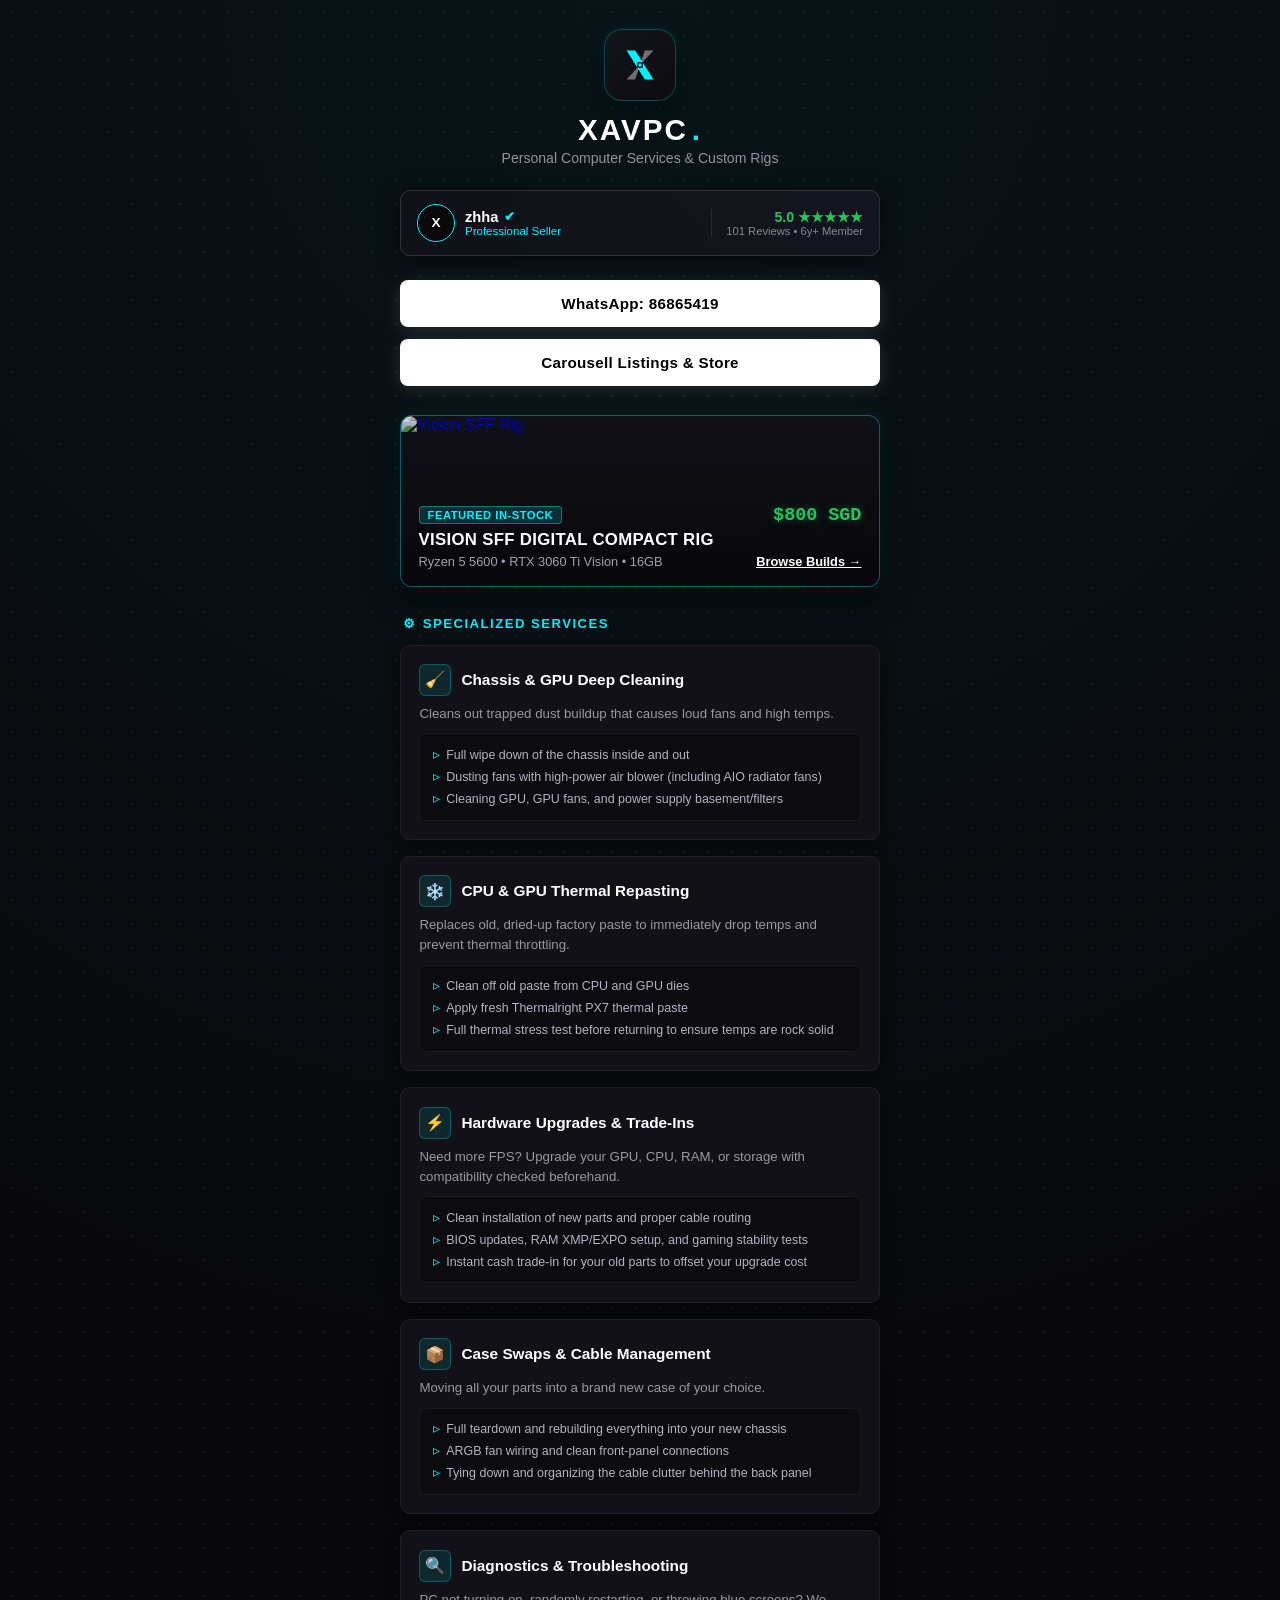
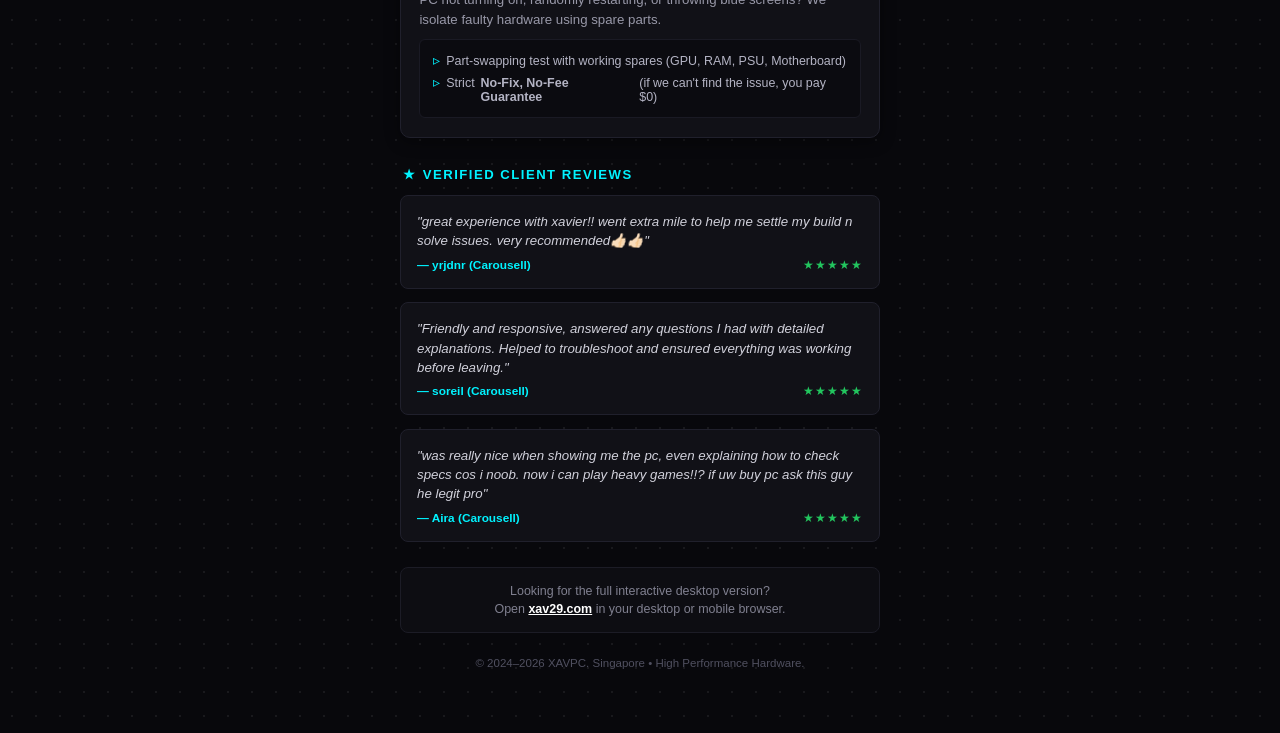
==== commit 7fee9432: "Update app.html" ====
--- a/app.html
+++ b/app.html
@@ -415,17 +415,17 @@
             </a>
         </div>
 
-        <!-- Integrated Catalogue Banner Button -->
+        <!-- Integrated Catalogue Banner Button (Vision SFF Rig) -->
         <a href="/catalogue.html" class="catalogue-banner-card">
-            <img src="https://res.cloudinary.com/bqio04wg/image/upload/v1786903755/IMG_3670.jpg" alt="Featured Rig" class="catalogue-banner-img">
+            <img src="https://res.cloudinary.com/bqio04wg/image/upload/v1787933996/IMG_3697.jpg" alt="Vision SFF Rig" class="catalogue-banner-img">
             <div class="catalogue-banner-overlay">
                 <div class="catalogue-tag-row">
                     <span class="catalogue-pill">Featured In-Stock</span>
-                    <span class="catalogue-price">$900 SGD</span>
-                </div>
-                <div class="catalogue-title">THE ULTIMATE MIDRANGE 1440P PC</div>
+                    <span class="catalogue-price">$800 SGD</span>
+                </div>
+                <div class="catalogue-title">VISION SFF DIGITAL COMPACT RIG</div>
                 <div class="catalogue-action-prompt">
-                    <span>i5-12400F • RTX 3070 • 32GB RAM</span>
+                    <span>Ryzen 5 5600 • RTX 3060 Ti Vision • 16GB</span>
                     <strong>Browse Builds &rarr;</strong>
                 </div>
             </div>
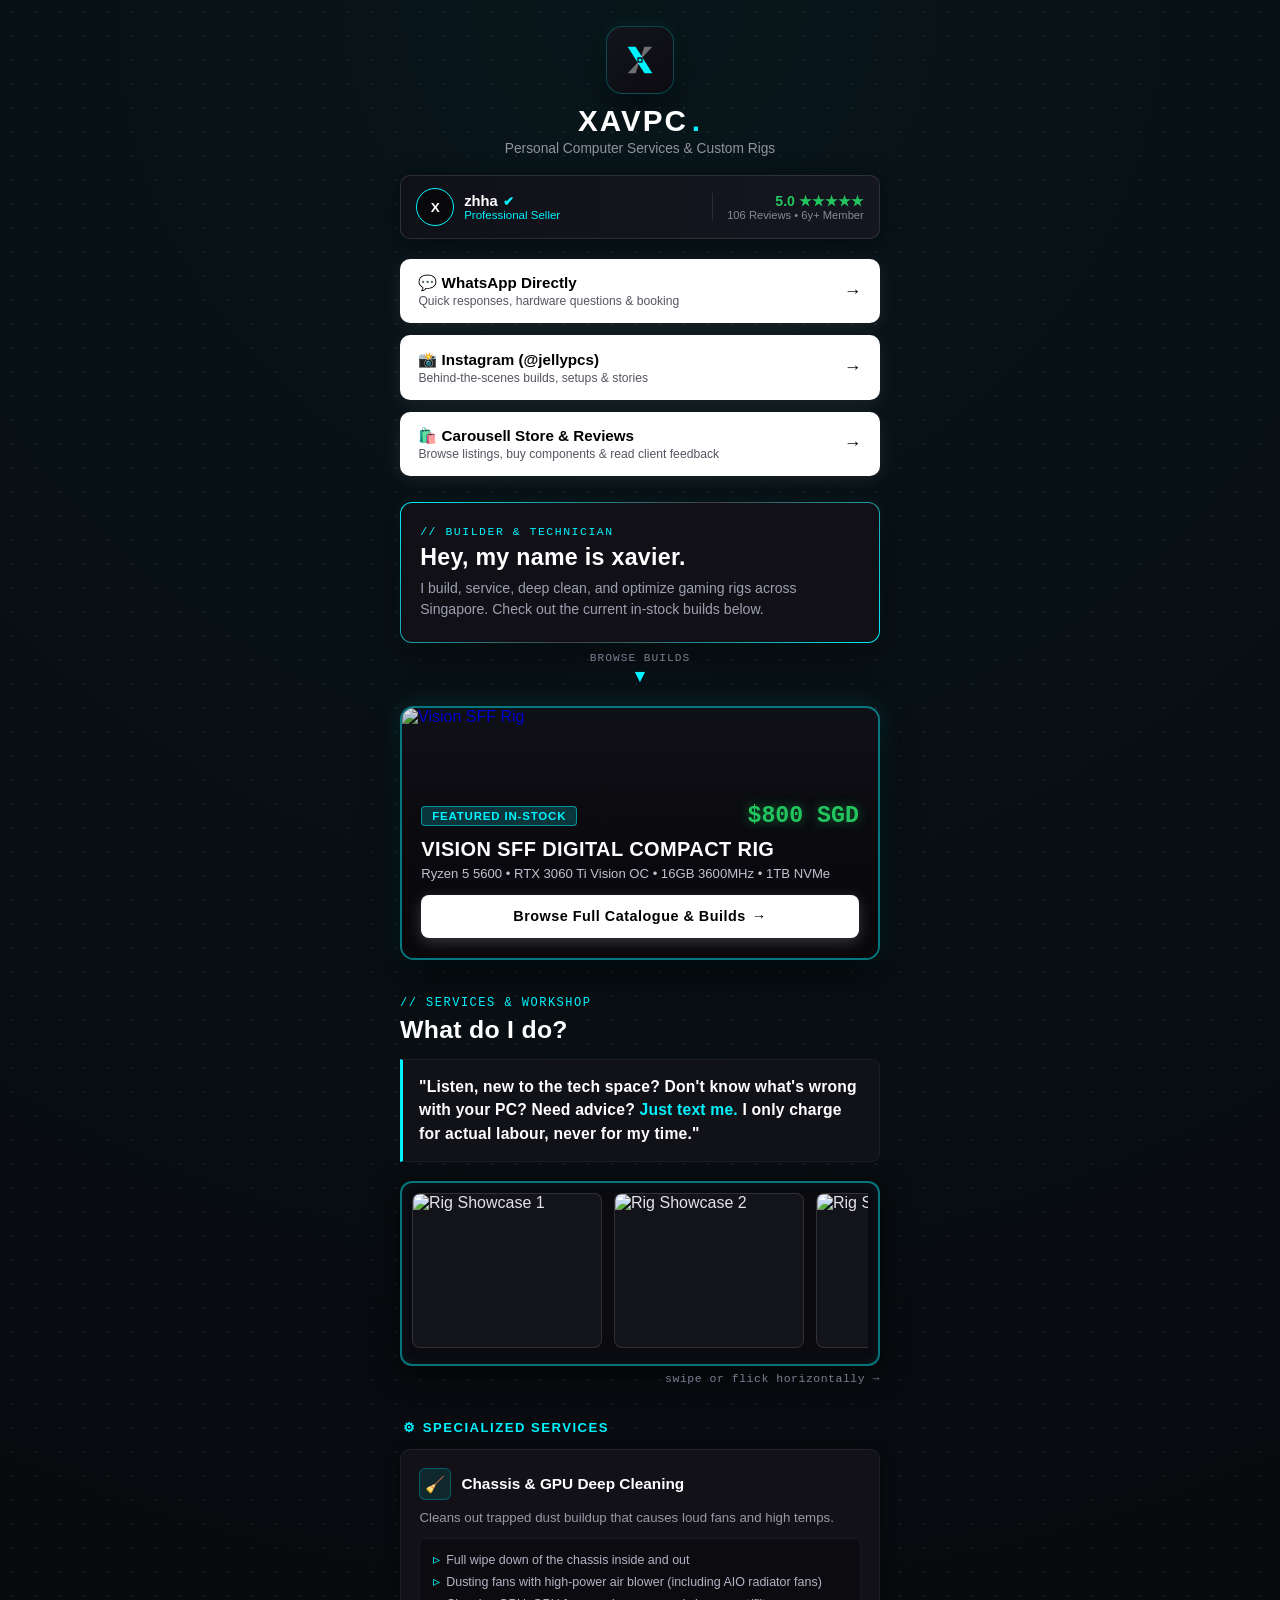
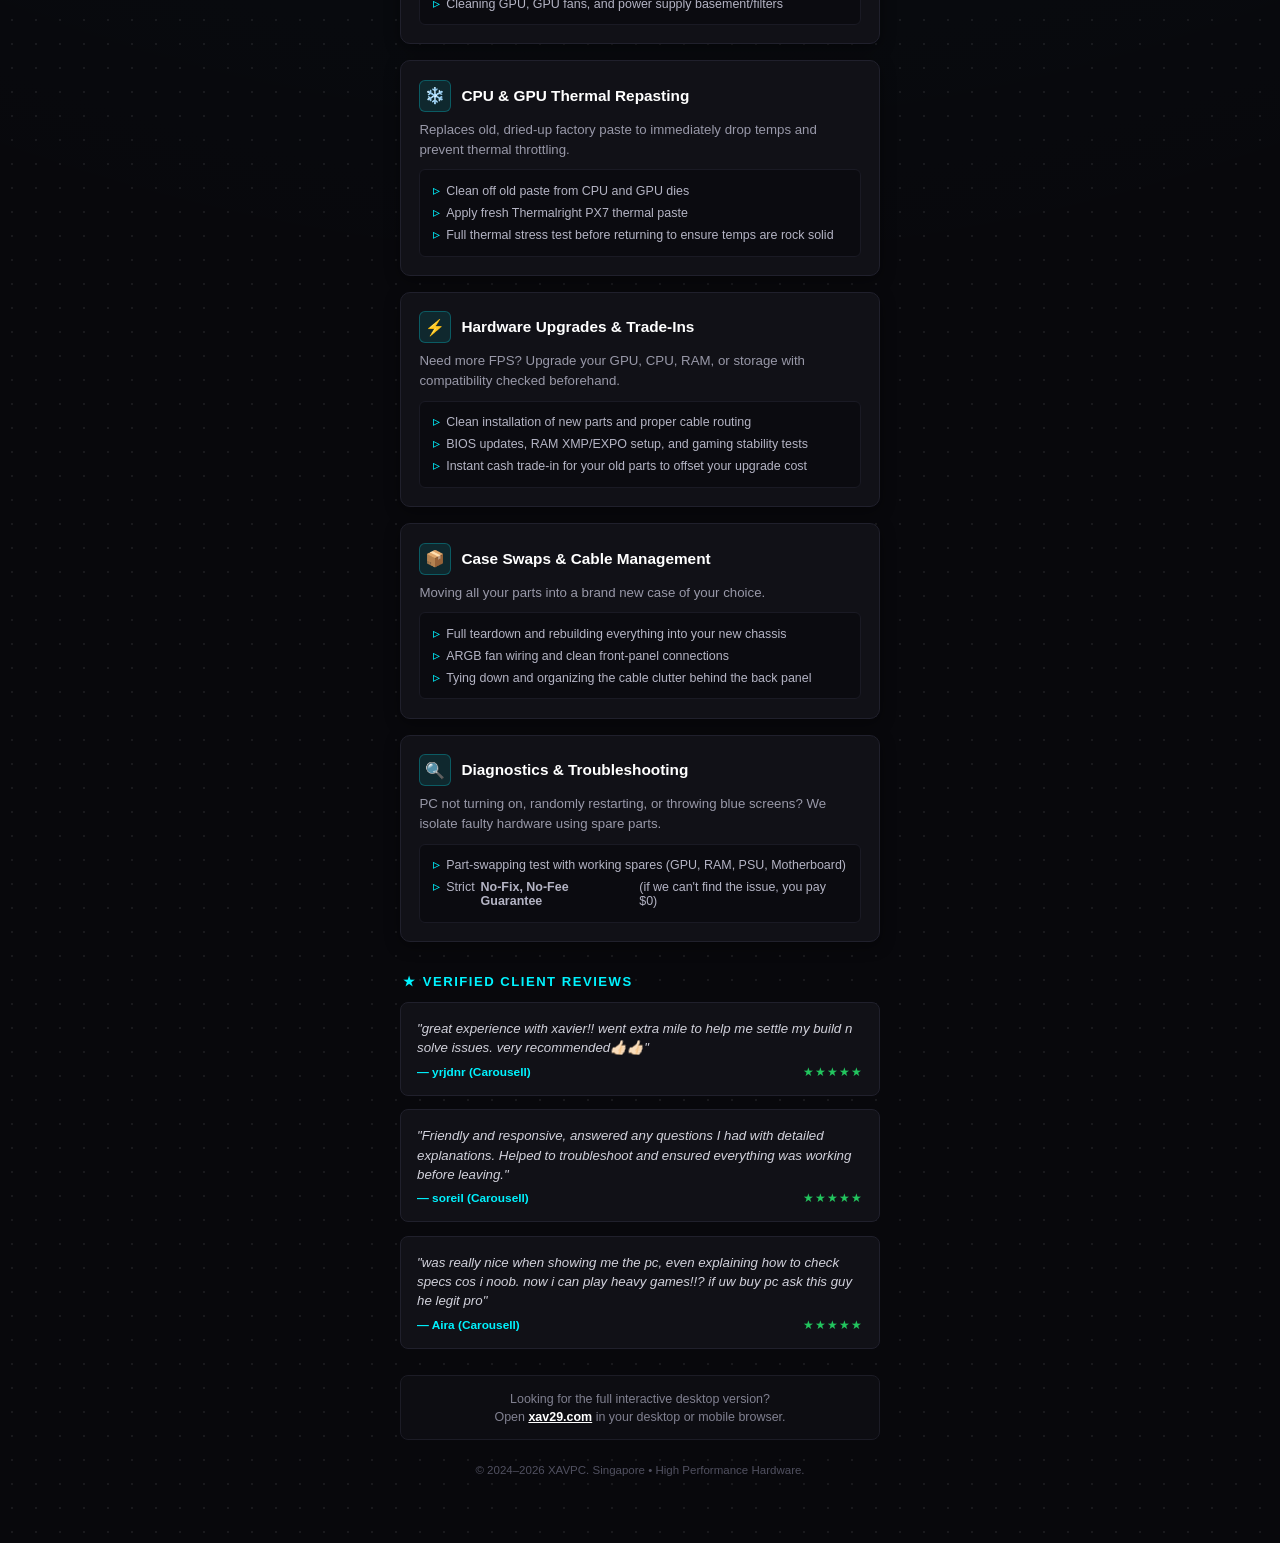
==== commit 62b5ebb3: "Update app.html" ====
--- a/app.html
+++ b/app.html
@@ -19,43 +19,61 @@
         body {
             background-color: #08080c;
             background-image: 
-                radial-gradient(circle at 50% 0%, rgba(0, 243, 255, 0.05) 0%, transparent 60%),
+                radial-gradient(circle at 50% 0%, rgba(0, 243, 255, 0.06) 0%, transparent 60%),
                 radial-gradient(rgba(255, 255, 255, 0.07) 1px, transparent 1px);
             background-size: 100% 100%, 24px 24px;
             color: #e2e2e8;
             font-family: -apple-system, BlinkMacSystemFont, "Segoe UI", Roboto, Helvetica, Arial, sans-serif;
             min-height: 100vh;
-            padding: 1.8rem 1.1rem 4rem;
+            padding: 1.6rem 1.1rem 4rem;
             display: flex;
             flex-direction: column;
             align-items: center;
-        }
-        .container { max-width: 480px; width: 100%; }
+            overflow-x: hidden;
+            -webkit-font-smoothing: antialiased;
+        }
+        .container { 
+            max-width: 480px; 
+            width: 100%; 
+            min-width: 0; 
+        }
+
+        /* Meta/Instagram-Safe Scroll Reveal */
+        .reveal-item {
+            opacity: 0;
+            transform: translate3d(0, 14px, 0);
+            transition: opacity 0.5s cubic-bezier(0.16, 1, 0.3, 1), transform 0.5s cubic-bezier(0.16, 1, 0.3, 1);
+            will-change: opacity, transform;
+        }
+        .reveal-item.is-visible {
+            opacity: 1;
+            transform: translate3d(0, 0, 0);
+        }
         
         /* Brand Header */
         header { 
             text-align: center; 
-            margin-bottom: 1.5rem; 
+            margin-bottom: 1.2rem; 
             display: flex; 
             flex-direction: column; 
             align-items: center; 
         }
         
         .logo-icon-wrapper {
-            width: 72px;
-            height: 72px;
-            margin-bottom: 0.75rem;
+            width: 68px;
+            height: 68px;
+            margin-bottom: 0.65rem;
             display: flex;
             align-items: center;
             justify-content: center;
             background: linear-gradient(145deg, #14141d, #0b0b10);
             border: 1px solid rgba(0, 243, 255, 0.25);
-            border-radius: 18px;
+            border-radius: 16px;
             box-shadow: 0 8px 25px rgba(0, 0, 0, 0.7), 0 0 15px rgba(0, 243, 255, 0.1);
         }
         .logo-svg {
-            width: 48px;
-            height: 48px;
+            width: 44px;
+            height: 44px;
         }
 
         .brand-title { 
@@ -71,17 +89,17 @@
         
         .tagline { 
             color: #9292a0; 
-            font-size: 0.88rem; 
-            margin-top: 0.2rem; 
-        }
-
-        /* Verified Seller Credibility Badge */
+            font-size: 0.86rem; 
+            margin-top: 0.15rem; 
+        }
+
+        /* Verified Seller Credibility Badge (106 Reviews) */
         .trust-banner {
             background: linear-gradient(90deg, rgba(17, 17, 24, 0.95), rgba(22, 22, 32, 0.95));
             border: 1px solid rgba(255, 255, 255, 0.12);
             border-radius: 10px;
-            padding: 0.8rem 1rem;
-            margin-bottom: 1.5rem;
+            padding: 0.75rem 0.95rem;
+            margin-bottom: 1.3rem;
             display: flex;
             align-items: center;
             justify-content: space-between;
@@ -133,46 +151,129 @@
             color: #888894;
         }
 
-        /* Solid White Contact Bars */
-        .cta-stack { 
-            display: flex; 
-            flex-direction: column; 
-            gap: 0.75rem; 
-            margin-bottom: 1.8rem; 
-        }
-        .btn-white-bar {
-            display: flex;
-            align-items: center;
-            justify-content: center;
-            gap: 8px;
-            text-align: center;
+        /* Homey Contact Card Stack */
+        .homey-contact-stack {
+            display: flex;
+            flex-direction: column;
+            gap: 0.75rem;
+            margin-bottom: 1.6rem;
+        }
+        .contact-card-link {
+            display: flex;
+            align-items: center;
+            justify-content: space-between;
             text-decoration: none;
             background: #ffffff;
+            color: #0c0c10;
+            padding: 0.95rem 1.15rem;
+            border-radius: 10px;
+            box-shadow: 0 4px 18px rgba(255, 255, 255, 0.08);
+            transition: transform 0.15s ease, background 0.15s ease;
+        }
+        .contact-card-link:active {
+            transform: scale(0.98);
+            background: #ebebee;
+        }
+        .contact-card-left {
+            display: flex;
+            flex-direction: column;
+            text-align: left;
+            gap: 2px;
+        }
+        .contact-card-title {
+            font-size: 0.95rem;
+            font-weight: 800;
             color: #000000;
-            padding: 0.95rem 1.2rem;
-            border-radius: 8px;
-            font-size: 0.95rem;
-            font-weight: 700;
+            display: flex;
+            align-items: center;
+            gap: 6px;
+        }
+        .contact-card-sub {
+            font-size: 0.76rem;
+            color: #555562;
+            font-weight: 500;
+        }
+        .contact-card-arrow {
+            font-size: 1.1rem;
+            font-weight: 800;
+            color: #000000;
+        }
+
+        /* Personal Introduction Card */
+        .intro-card {
+            position: relative;
+            background: #101016;
+            border-radius: 12px;
+            padding: 1.35rem 1.2rem;
+            margin-bottom: 0.6rem;
+            border: 1px solid transparent;
+            background-image: linear-gradient(#101016, #101016), linear-gradient(135deg, #00f3ff 0%, rgba(255, 255, 255, 0.2) 50%, #00f3ff 100%);
+            background-origin: border-box;
+            background-clip: padding-box, border-box;
+            box-shadow: 0 8px 30px rgba(0, 0, 0, 0.6), 0 0 15px rgba(0, 243, 255, 0.08);
+            text-align: left;
+        }
+        .intro-tag {
+            font-family: monospace;
+            font-size: 0.72rem;
+            color: #00f3ff;
+            letter-spacing: 1.5px;
+            display: block;
+            margin-bottom: 0.35rem;
+            text-transform: uppercase;
+        }
+        .intro-title {
+            font-size: 1.45rem;
+            font-weight: 800;
+            color: #ffffff;
             letter-spacing: 0.3px;
-            box-shadow: 0 4px 18px rgba(255, 255, 255, 0.12);
-            transition: transform 0.15s ease, background-color 0.15s ease;
-        }
-        .btn-white-bar:active { 
-            transform: scale(0.98); 
-            background: #e4e4e7;
-        }
-
-        /* Integrated Catalogue Banner Button */
+            line-height: 1.25;
+            margin-bottom: 0.35rem;
+        }
+        .intro-sub {
+            font-size: 0.88rem;
+            color: #9ea0b2;
+            line-height: 1.5;
+        }
+        
+        /* Guide Arrow */
+        .guide-arrow-box {
+            display: flex;
+            flex-direction: column;
+            align-items: center;
+            justify-content: center;
+            margin: 0.3rem 0 1.2rem;
+            gap: 2px;
+            color: #00f3ff;
+            user-select: none;
+        }
+        .guide-text {
+            font-family: monospace;
+            font-size: 0.7rem;
+            text-transform: uppercase;
+            letter-spacing: 1px;
+            color: #7b7d90;
+        }
+        .guide-arrow {
+            font-size: 1.1rem;
+            animation: bounceGuide 1.8s infinite ease-in-out;
+        }
+        @keyframes bounceGuide {
+            0%, 100% { transform: translateY(0); opacity: 0.7; }
+            50% { transform: translateY(5px); opacity: 1; color: #ffffff; }
+        }
+
+        /* Large & Prominent Catalogue Showcase Card */
         .catalogue-banner-card {
             position: relative;
             display: block;
             text-decoration: none;
-            border-radius: 12px;
+            border-radius: 14px;
             overflow: hidden;
-            border: 1px solid rgba(0, 243, 255, 0.35);
+            border: 2px solid rgba(0, 243, 255, 0.45);
             background: #101017;
-            margin-bottom: 1.8rem;
-            box-shadow: 0 8px 30px rgba(0, 0, 0, 0.7), 0 0 20px rgba(0, 243, 255, 0.12);
+            margin-bottom: 2.2rem;
+            box-shadow: 0 12px 35px rgba(0, 0, 0, 0.8), 0 0 25px rgba(0, 243, 255, 0.16);
             transition: transform 0.2s ease, border-color 0.2s ease;
         }
         .catalogue-banner-card:active {
@@ -181,61 +282,183 @@
         }
         .catalogue-banner-img {
             width: 100%;
-            height: 170px;
+            height: 250px;
             object-fit: cover;
             display: block;
-            filter: brightness(0.85);
+            filter: brightness(0.9);
         }
         .catalogue-banner-overlay {
             position: absolute;
             inset: 0;
-            background: linear-gradient(0deg, rgba(8, 8, 12, 0.95) 15%, rgba(8, 8, 12, 0.4) 60%, transparent 100%);
+            background: linear-gradient(0deg, rgba(8, 8, 12, 0.98) 18%, rgba(8, 8, 12, 0.65) 55%, transparent 100%);
             display: flex;
             flex-direction: column;
             justify-content: flex-end;
-            padding: 1.1rem;
+            padding: 1.25rem 1.2rem;
         }
         .catalogue-tag-row {
             display: flex;
             justify-content: space-between;
             align-items: center;
-            margin-bottom: 0.3rem;
+            margin-bottom: 0.45rem;
         }
         .catalogue-pill {
-            background: rgba(0, 243, 255, 0.15);
-            border: 1px solid rgba(0, 243, 255, 0.4);
+            background: rgba(0, 243, 255, 0.18);
+            border: 1px solid rgba(0, 243, 255, 0.5);
             color: #00f3ff;
-            font-size: 0.7rem;
-            font-weight: 700;
-            padding: 2px 8px;
+            font-size: 0.72rem;
+            font-weight: 800;
+            padding: 3px 10px;
             border-radius: 4px;
             text-transform: uppercase;
-            letter-spacing: 0.5px;
+            letter-spacing: 0.8px;
         }
         .catalogue-price {
             font-family: monospace;
-            font-size: 1.15rem;
-            font-weight: 800;
+            font-size: 1.45rem;
+            font-weight: 900;
             color: #22c55e;
-            text-shadow: 0 0 10px rgba(34, 197, 94, 0.4);
+            text-shadow: 0 0 12px rgba(34, 197, 94, 0.5);
         }
         .catalogue-title {
-            font-size: 1.05rem;
+            font-size: 1.25rem;
             font-weight: 800;
             color: #ffffff;
-            margin-bottom: 0.2rem;
+            margin-bottom: 0.35rem;
+            letter-spacing: 0.4px;
+            line-height: 1.2;
+        }
+        .catalogue-specs-line {
+            font-size: 0.82rem;
+            color: #c0c0d0;
+            margin-bottom: 0.85rem;
+        }
+        .catalogue-btn-cta {
+            width: 100%;
+            padding: 0.85rem;
+            background: #ffffff;
+            color: #000000;
+            font-size: 0.9rem;
+            font-weight: 800;
+            letter-spacing: 0.5px;
+            border-radius: 8px;
+            text-align: center;
+            box-shadow: 0 4px 15px rgba(255, 255, 255, 0.2);
+            display: flex;
+            align-items: center;
+            justify-content: center;
+            gap: 6px;
+        }
+
+        /* "What Do I Do?" Section */
+        .what-i-do-section {
+            text-align: left;
+            margin-bottom: 2.2rem;
+            width: 100%;
+            min-width: 0;
+        }
+        .tech-bracket-tag {
+            font-family: monospace;
+            font-size: 0.75rem;
+            color: #00f3ff;
+            letter-spacing: 1.5px;
+            text-transform: uppercase;
+            display: block;
+            margin-bottom: 0.3rem;
+        }
+        .what-i-do-heading {
+            font-size: 1.55rem;
+            font-weight: 800;
+            color: #ffffff;
             letter-spacing: 0.3px;
-        }
-        .catalogue-action-prompt {
-            font-size: 0.8rem;
-            color: #a0a0b2;
-            display: flex;
-            align-items: center;
-            justify-content: space-between;
-        }
-        .catalogue-action-prompt strong {
+            line-height: 1.25;
+            margin-bottom: 0.8rem;
+        }
+        
+        /* Stylized Casual Callout */
+        .casual-callout-card {
+            background: #111118;
+            border-left: 3px solid #00f3ff;
+            border-radius: 0 8px 8px 0;
+            padding: 0.95rem 1rem;
+            margin-bottom: 1.2rem;
+            border-top: 1px solid #1c1c28;
+            border-right: 1px solid #1c1c28;
+            border-bottom: 1px solid #1c1c28;
+        }
+        .casual-callout-quote {
+            font-family: "Trebuchet MS", "Lucida Grande", sans-serif;
+            font-size: 0.98rem;
+            font-weight: 800;
             color: #ffffff;
-            text-decoration: underline;
+            line-height: 1.5;
+            letter-spacing: 0.2px;
+        }
+        .casual-callout-quote span {
+            color: #00f3ff;
+        }
+
+        /* Frictionless Gallery Frame */
+        .scroll-gallery-frame {
+            border: 2px solid rgba(0, 243, 255, 0.45);
+            border-radius: 12px;
+            padding: 10px;
+            background: #0a0a0f;
+            box-shadow: 0 8px 28px rgba(0, 0, 0, 0.7), inset 0 0 14px rgba(0, 243, 255, 0.06);
+            margin-bottom: 0.4rem;
+            width: 100%;
+            min-width: 0;
+            overflow: hidden;
+        }
+        .scroll-gallery-track {
+            display: flex;
+            gap: 12px;
+            overflow-x: auto;
+            overflow-y: hidden;
+            -webkit-overflow-scrolling: touch;
+            padding-bottom: 6px;
+            width: 100%;
+            cursor: grab;
+            user-select: none;
+            /* Stripped scroll-snap to let physics coast naturally */
+        }
+        .scroll-gallery-track:active {
+            cursor: grabbing;
+        }
+        .scroll-gallery-track::-webkit-scrollbar {
+            height: 4px;
+        }
+        .scroll-gallery-track::-webkit-scrollbar-track {
+            background: #0e0e16;
+            border-radius: 4px;
+        }
+        .scroll-gallery-track::-webkit-scrollbar-thumb {
+            background: #00f3ff;
+            border-radius: 4px;
+        }
+        .scroll-gallery-item {
+            flex: 0 0 190px;
+            height: 155px;
+            border-radius: 8px;
+            overflow: hidden;
+            background: #13131a;
+            border: 1px solid rgba(255, 255, 255, 0.12);
+        }
+        .scroll-gallery-item img {
+            width: 100%;
+            height: 100%;
+            object-fit: cover;
+            display: block;
+            pointer-events: none;
+        }
+        .scroll-hint-label {
+            font-size: 0.72rem;
+            color: #7b7d90;
+            font-family: monospace;
+            text-align: right;
+            display: block;
+            margin-top: 0.4rem;
+            letter-spacing: 0.5px;
         }
 
         /* Section Headings */
@@ -250,6 +473,7 @@
             display: flex;
             align-items: center;
             gap: 6px;
+            text-align: left;
         }
 
         /* Workshop Services Container */
@@ -257,7 +481,8 @@
             display: flex;
             flex-direction: column;
             gap: 1rem;
-            margin-bottom: 1.8rem;
+            margin-bottom: 2rem;
+            text-align: left;
         }
         .service-card {
             background: #111117;
@@ -265,10 +490,6 @@
             border-radius: 10px;
             padding: 1.15rem;
             box-shadow: 0 4px 15px rgba(0, 0, 0, 0.4);
-            transition: border-color 0.2s ease;
-        }
-        .service-card:hover {
-            border-color: rgba(0, 243, 255, 0.3);
         }
         .service-header {
             display: flex;
@@ -327,6 +548,7 @@
             flex-direction: column;
             gap: 0.85rem;
             margin-bottom: 1.6rem;
+            text-align: left;
         }
         .review-item {
             background: #111117;
@@ -376,8 +598,8 @@
 <body>
 
     <div class="container">
-        <!-- Brand Header with Geometric Logo -->
-        <header>
+        <!-- Brand Header -->
+        <header class="reveal-item">
             <div class="logo-icon-wrapper">
                 <svg class="logo-svg" viewBox="0 0 100 100" fill="none" xmlns="http://www.w3.org/2000/svg">
                     <path d="M 22 20 L 40 20 L 78 80 L 60 80 Z" fill="#00f3ff" />
@@ -390,8 +612,8 @@
             <p class="tagline">Personal Computer Services & Custom Rigs</p>
         </header>
 
-        <!-- Verified Carousell Testament & Rating Card -->
-        <div class="trust-banner">
+        <!-- Verified Carousell Testament & Rating Card (106 Reviews) -->
+        <div class="trust-banner reveal-item">
             <div class="trust-profile">
                 <div class="trust-avatar">X</div>
                 <div class="trust-info">
@@ -401,22 +623,55 @@
             </div>
             <div class="trust-stats">
                 <div class="trust-stars">5.0 ★★★★★</div>
-                <div class="trust-reviews-count">101 Reviews • 6y+ Member</div>
+                <div class="trust-reviews-count">106 Reviews • 6y+ Member</div>
             </div>
         </div>
 
-        <!-- Two White Contact Bars -->
-        <div class="cta-stack">
-            <a href="https://wa.me/6586865419" target="_blank" class="btn-white-bar">
-                WhatsApp: 86865419
+        <!-- Homey Contact Card Stack -->
+        <div class="homey-contact-stack reveal-item">
+            <!-- WhatsApp -->
+            <a href="https://wa.me/6586865419" target="_blank" class="contact-card-link">
+                <div class="contact-card-left">
+                    <div class="contact-card-title">💬 WhatsApp Directly</div>
+                    <div class="contact-card-sub">Quick responses, hardware questions & booking</div>
+                </div>
+                <div class="contact-card-arrow">&rarr;</div>
             </a>
-            <a href="https://www.carousell.sg/u/xavpc/" target="_blank" class="btn-white-bar">
-                Carousell Listings & Store
+
+            <!-- Instagram -->
+            <a href="https://www.instagram.com/jellypcs/" target="_blank" class="contact-card-link">
+                <div class="contact-card-left">
+                    <div class="contact-card-title">📸 Instagram (@jellypcs)</div>
+                    <div class="contact-card-sub">Behind-the-scenes builds, setups & stories</div>
+                </div>
+                <div class="contact-card-arrow">&rarr;</div>
+            </a>
+
+            <!-- Carousell Store -->
+            <a href="https://www.carousell.sg/u/xavpc/" target="_blank" class="contact-card-link">
+                <div class="contact-card-left">
+                    <div class="contact-card-title">🛍️ Carousell Store & Reviews</div>
+                    <div class="contact-card-sub">Browse listings, buy components & read client feedback</div>
+                </div>
+                <div class="contact-card-arrow">&rarr;</div>
             </a>
         </div>
 
-        <!-- Integrated Catalogue Banner Button (Vision SFF Rig) -->
-        <a href="/catalogue.html" class="catalogue-banner-card">
+        <!-- Personal Introduction Card -->
+        <div class="intro-card reveal-item">
+            <span class="intro-tag">// BUILDER & TECHNICIAN</span>
+            <h2 class="intro-title">Hey, my name is xavier.</h2>
+            <p class="intro-sub">I build, service, deep clean, and optimize gaming rigs across Singapore. Check out the current in-stock builds below.</p>
+        </div>
+
+        <!-- Animated Directional Pointer -->
+        <div class="guide-arrow-box reveal-item">
+            <span class="guide-text">browse builds</span>
+            <span class="guide-arrow">▼</span>
+        </div>
+
+        <!-- Large & Prominent Catalogue Showcase Card -->
+        <a href="/catalogue.html" class="catalogue-banner-card reveal-item">
             <img src="https://res.cloudinary.com/bqio04wg/image/upload/v1787933996/IMG_3697.jpg" alt="Vision SFF Rig" class="catalogue-banner-img">
             <div class="catalogue-banner-overlay">
                 <div class="catalogue-tag-row">
@@ -424,16 +679,54 @@
                     <span class="catalogue-price">$800 SGD</span>
                 </div>
                 <div class="catalogue-title">VISION SFF DIGITAL COMPACT RIG</div>
-                <div class="catalogue-action-prompt">
-                    <span>Ryzen 5 5600 • RTX 3060 Ti Vision • 16GB</span>
-                    <strong>Browse Builds &rarr;</strong>
+                <p class="catalogue-specs-line">Ryzen 5 5600 • RTX 3060 Ti Vision OC • 16GB 3600MHz • 1TB NVMe</p>
+                <div class="catalogue-btn-cta">
+                    <span>Browse Full Catalogue & Builds</span> &rarr;
                 </div>
             </div>
         </a>
 
+        <!-- "What Do I Do?" Left-Aligned Section -->
+        <div class="what-i-do-section reveal-item">
+            <span class="tech-bracket-tag">// SERVICES & WORKSHOP</span>
+            <h3 class="what-i-do-heading">What do I do?</h3>
+            
+            <!-- Grounded Casual Callout -->
+            <div class="casual-callout-card">
+                <p class="casual-callout-quote">
+                    "Listen, new to the tech space? Don't know what's wrong with your PC? Need advice? <span>Just text me.</span> I only charge for actual labour, never for my time."
+                </p>
+            </div>
+
+            <!-- Frictionless Gallery Track -->
+            <div class="scroll-gallery-frame">
+                <div class="scroll-gallery-track" id="galleryScrollTrack">
+                    <div class="scroll-gallery-item">
+                        <img src="https://res.cloudinary.com/bqio04wg/image/upload/v1787659181/IMG_3683.jpg" alt="Rig Showcase 1" loading="lazy" decoding="async">
+                    </div>
+                    <div class="scroll-gallery-item">
+                        <img src="https://res.cloudinary.com/bqio04wg/image/upload/v1787933996/IMG_3697.jpg" alt="Rig Showcase 2" loading="lazy" decoding="async">
+                    </div>
+                    <div class="scroll-gallery-item">
+                        <img src="https://res.cloudinary.com/bqio04wg/image/upload/v1786903755/IMG_3676.jpg" alt="Rig Showcase 3" loading="lazy" decoding="async">
+                    </div>
+                    <div class="scroll-gallery-item">
+                        <img src="https://res.cloudinary.com/bqio04wg/image/upload/v1788336895/20260902_161438.jpg" alt="Rig Showcase 4" loading="lazy" decoding="async">
+                    </div>
+                    <div class="scroll-gallery-item">
+                        <img src="https://res.cloudinary.com/bqio04wg/image/upload/v1788337033/20260806_014446.jpg" alt="Rig Showcase 5" loading="lazy" decoding="async">
+                    </div>
+                    <div class="scroll-gallery-item">
+                        <img src="https://res.cloudinary.com/bqio04wg/image/upload/v1788337062/20260731_180245.jpg" alt="Rig Showcase 6" loading="lazy" decoding="async">
+                    </div>
+                </div>
+            </div>
+            <span class="scroll-hint-label">swipe or flick horizontally &rarr;</span>
+        </div>
+
         <!-- Workshop PC Services Detailed Breakdown -->
-        <h3 class="section-heading"><span>⚙</span> Specialized Services</h3>
-        <div class="services-stack">
+        <h3 class="section-heading reveal-item"><span>⚙</span> Specialized Services</h3>
+        <div class="services-stack reveal-item">
             
             <!-- Service 1: Deep Clean -->
             <div class="service-card">
@@ -506,9 +799,9 @@
 
         </div>
 
-        <!-- Client Reviews -->
-        <h3 class="section-heading"><span>★</span> Verified Client Reviews</h3>
-        <div class="reviews-box">
+        <!-- Verified Client Reviews -->
+        <h3 class="section-heading reveal-item"><span>★</span> Verified Client Reviews</h3>
+        <div class="reviews-box reveal-item">
             
             <div class="review-item">
                 <p class="review-quote">"great experience with xavier!! went extra mile to help me settle my build n solve issues. very recommended👍🏻👍🏻"</p>
@@ -536,8 +829,8 @@
 
         </div>
 
-        <!-- Browser Notice -->
-        <div class="disclaimer-card">
+        <!-- Notice -->
+        <div class="disclaimer-card reveal-item">
             <p>Looking for the full interactive desktop version? <br>Open <a href="https://xav29.com/">xav29.com</a> in your desktop or mobile browser.</p>
         </div>
 
@@ -546,5 +839,73 @@
         </footer>
     </div>
 
+    <!-- Scroll Reveal & Desktop Kinetic Physics -->
+    <script>
+        document.addEventListener('DOMContentLoaded', () => {
+            // Observer for subtle reveals
+            const items = document.querySelectorAll('.reveal-item');
+            if ('IntersectionObserver' in window) {
+                const observer = new IntersectionObserver((entries, obs) => {
+                    entries.forEach(entry => {
+                        if (entry.isIntersecting) {
+                            entry.target.classList.add('is-visible');
+                            obs.unobserve(entry.target);
+                        }
+                    });
+                }, { threshold: 0.08, rootMargin: '0px 0px -15px 0px' });
+                items.forEach(el => observer.observe(el));
+            } else {
+                items.forEach(el => el.classList.add('is-visible'));
+            }
+
+            // Smooth Kinetic Drag Physics for Desktop (Mobile handles native touch momentum)
+            const track = document.getElementById('galleryScrollTrack');
+            let isDown = false;
+            let startX, scrollLeftVal;
+            let velX = 0;
+            let lastX = 0;
+            let momentumID = null;
+
+            track.addEventListener('mousedown', (e) => {
+                isDown = true;
+                cancelAnimationFrame(momentumID);
+                startX = e.pageX - track.offsetLeft;
+                scrollLeftVal = track.scrollLeft;
+                lastX = e.pageX;
+                velX = 0;
+            });
+
+            track.addEventListener('mousemove', (e) => {
+                if (!isDown) return;
+                e.preventDefault();
+                
+                // Track current velocity delta
+                velX = (e.pageX - lastX);
+                lastX = e.pageX;
+
+                const x = e.pageX - track.offsetLeft;
+                const walk = (x - startX);
+                track.scrollLeft = scrollLeftVal - walk;
+            });
+
+            function endDrag() {
+                if (!isDown) return;
+                isDown = false;
+
+                // Inertia coasting on release
+                function applyInertia() {
+                    track.scrollLeft -= velX;
+                    velX *= 0.92; // Friction deceleration rate
+                    if (Math.abs(velX) > 0.5) {
+                        momentumID = requestAnimationFrame(applyInertia);
+                    }
+                }
+                momentumID = requestAnimationFrame(applyInertia);
+            }
+
+            track.addEventListener('mouseup', endDrag);
+            track.addEventListener('mouseleave', endDrag);
+        });
+    </script>
 </body>
 </html>
